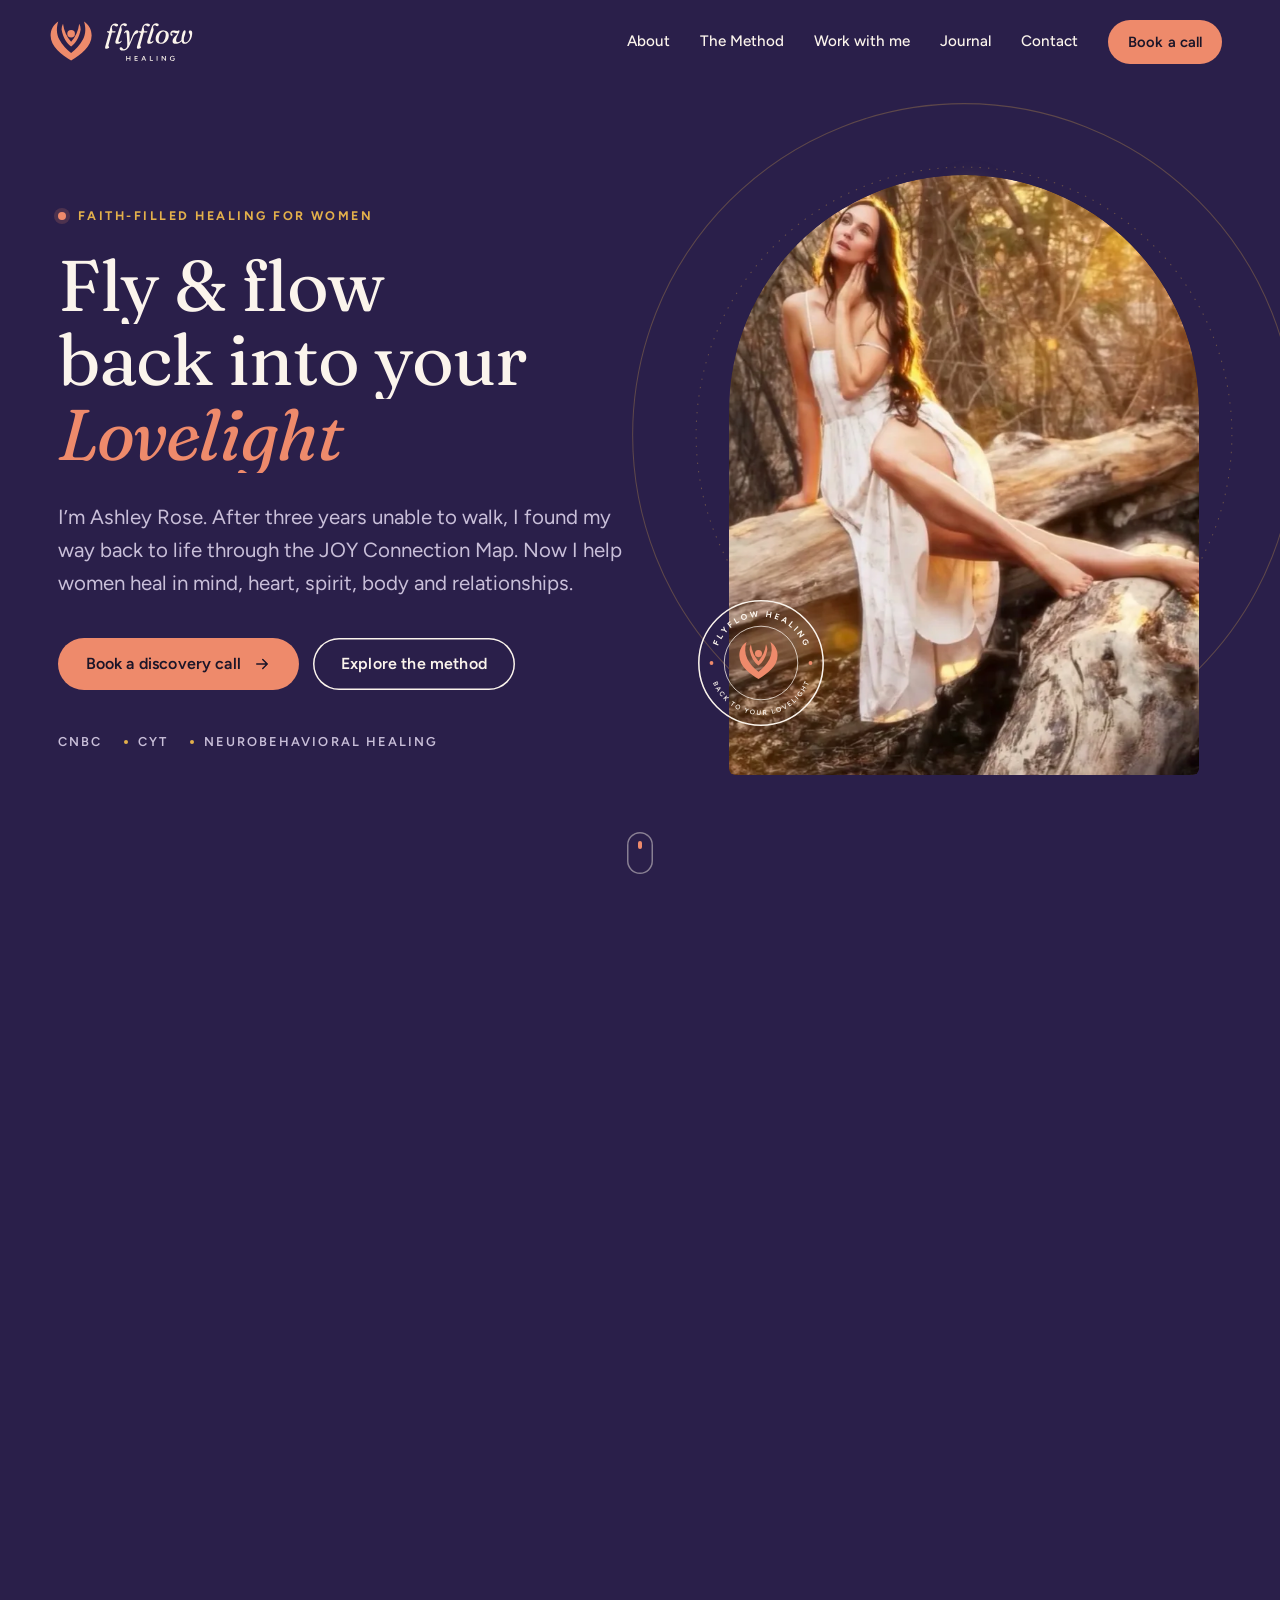
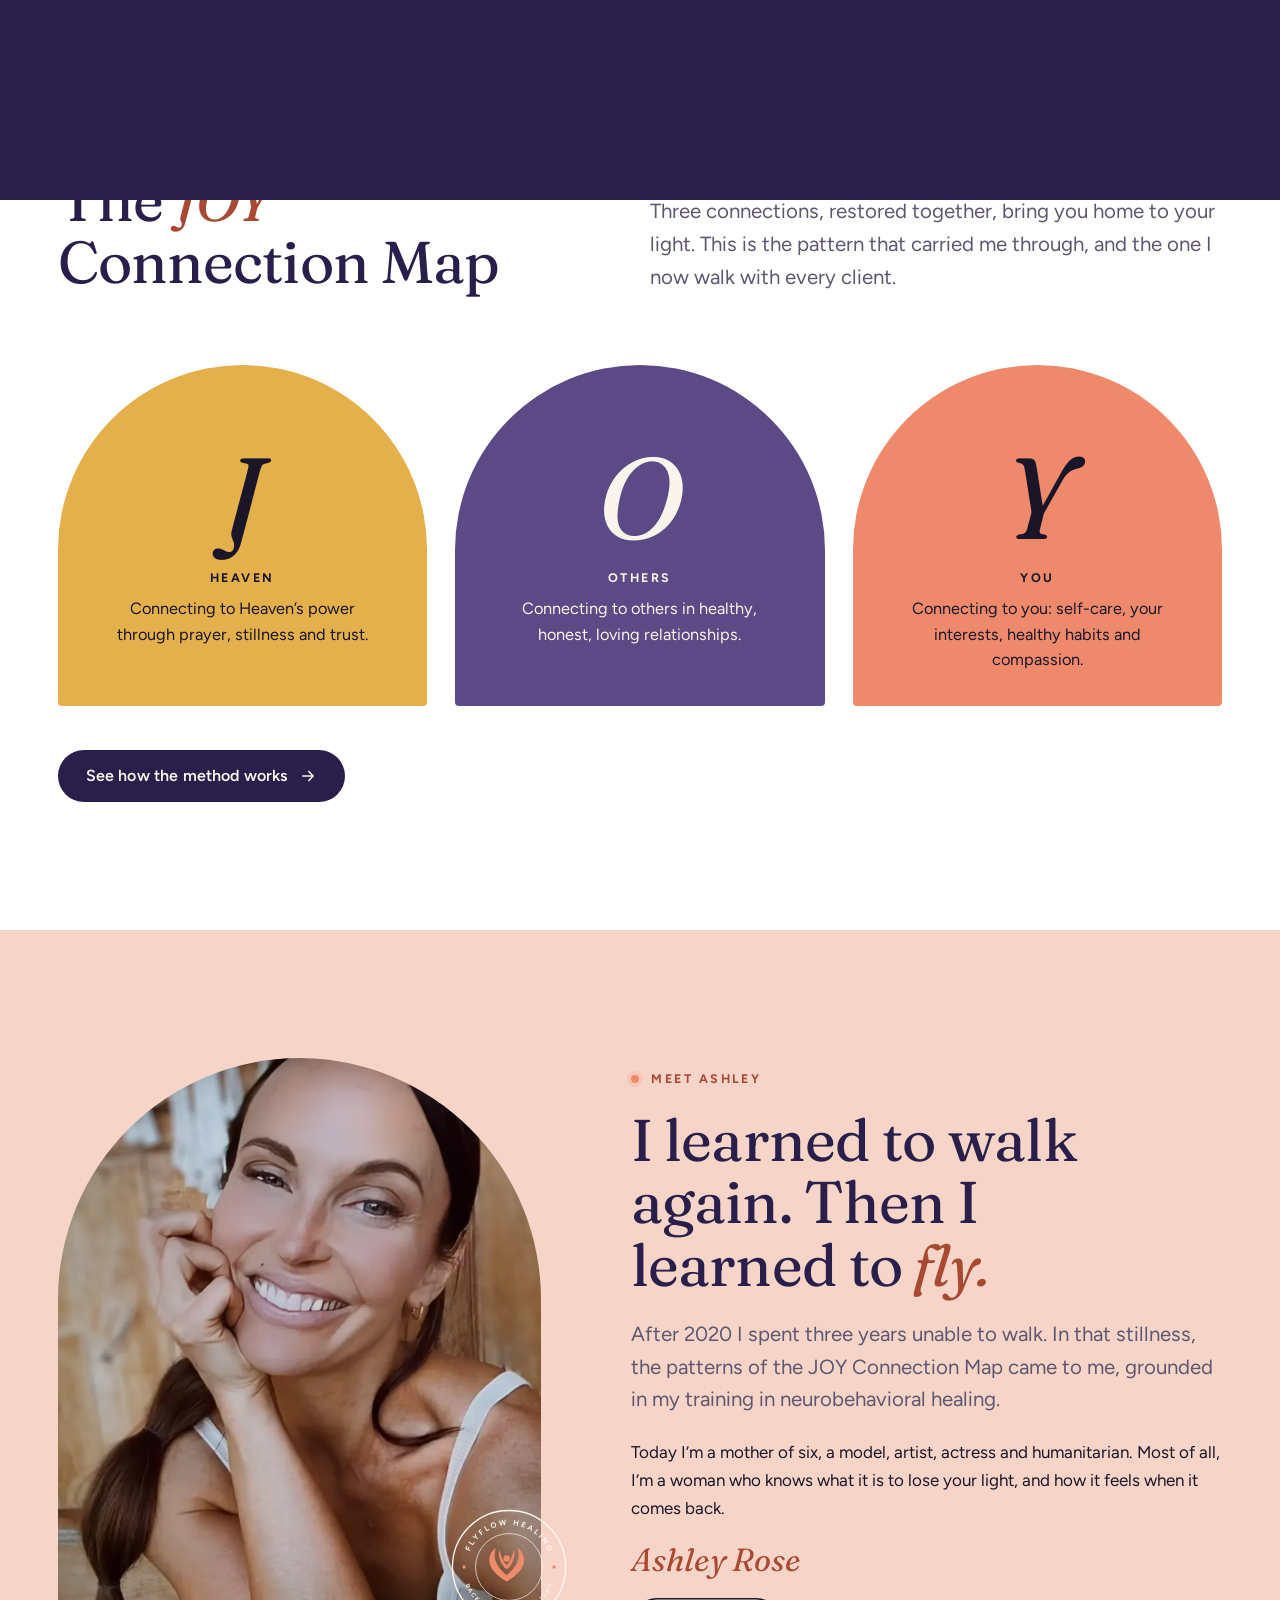
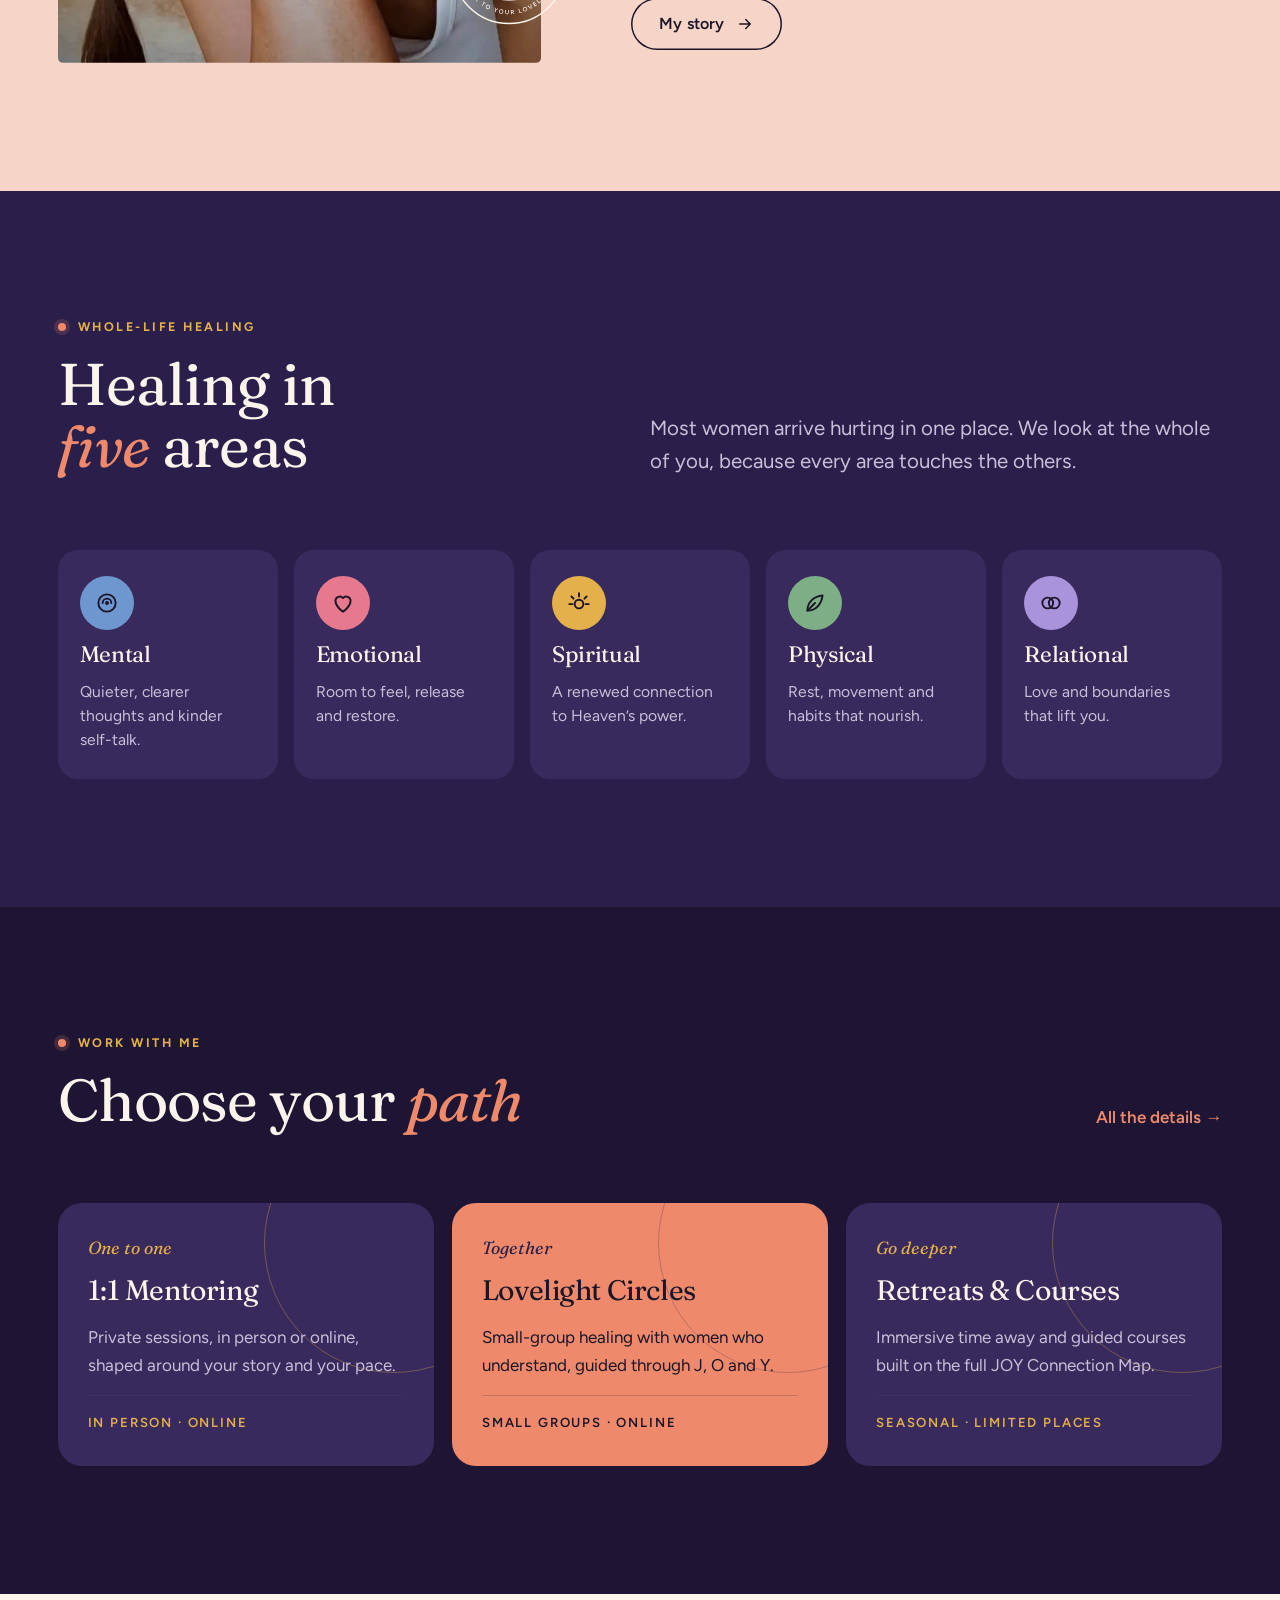
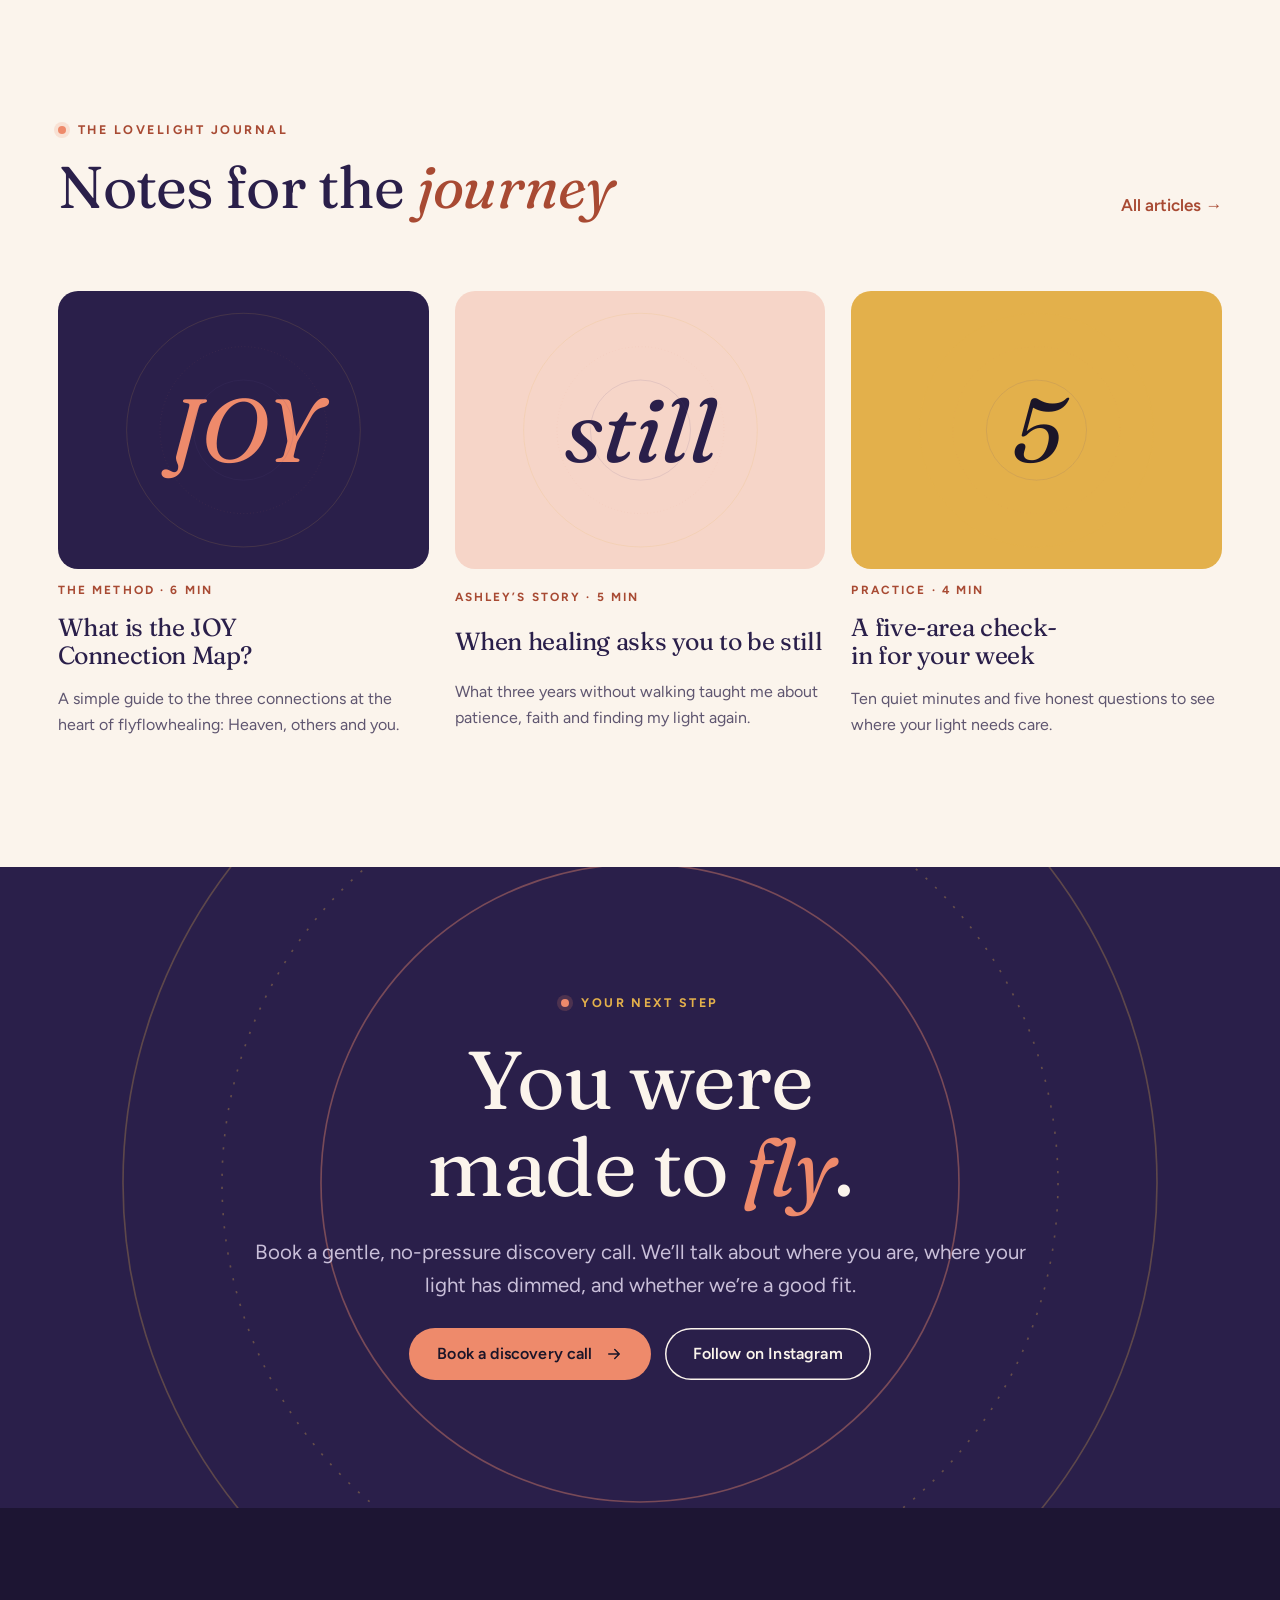
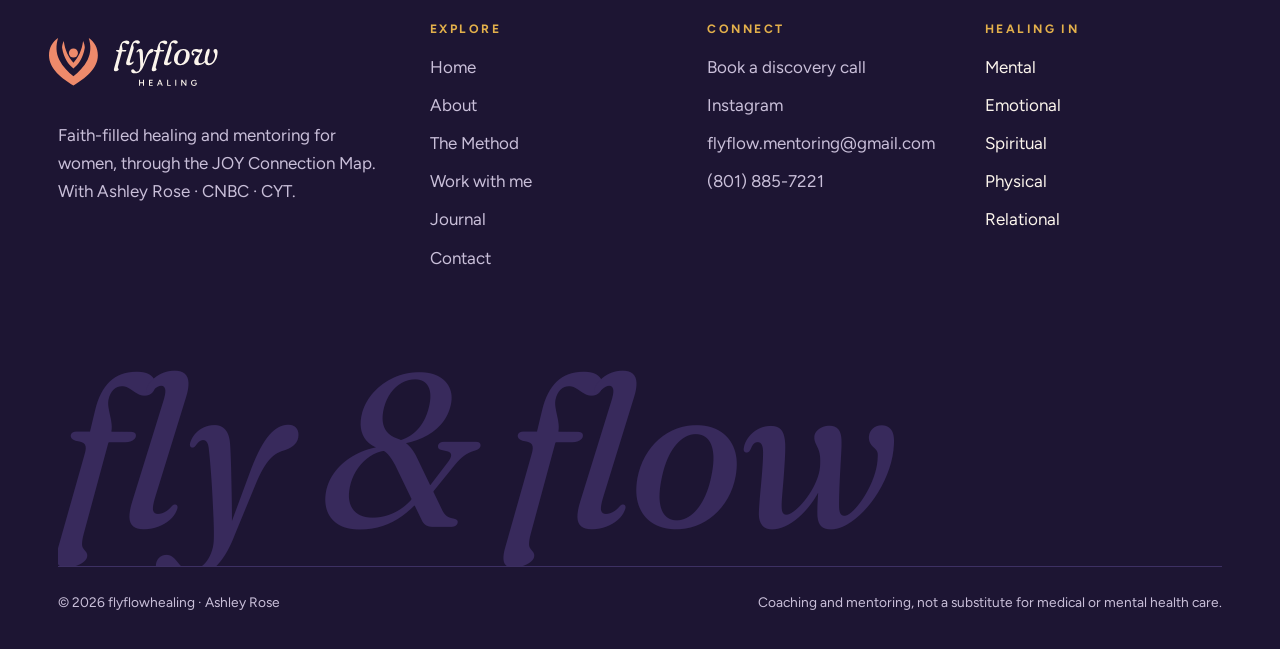
==== index.html @ 8efb0e08 "initial commit" ====
<!doctype html>
<html lang="en">
<head>
<meta charset="utf-8">
<meta name="viewport" content="width=device-width, initial-scale=1, viewport-fit=cover">
<title>flyflowhealing | Faith-filled healing for women with Ashley Rose</title>
<meta name="description" content="Fly and flow back into your Lovelight. Ashley Rose guides women to heal in mind, heart, spirit, body and relationships through the JOY Connection Map. Book a discovery call.">
<link rel="canonical" href="https://www.flyflowhealing.com/">
<meta name="theme-color" content="#2a1f4a">
<meta property="og:type" content="website">
<meta property="og:site_name" content="flyflowhealing">
<meta property="og:title" content="flyflowhealing | Faith-filled healing for women with Ashley Rose">
<meta property="og:description" content="Fly and flow back into your Lovelight. Ashley Rose guides women to heal in mind, heart, spirit, body and relationships through the JOY Connection Map. Book a discovery call.">
<meta property="og:url" content="https://www.flyflowhealing.com/">
<meta property="og:image" content="https://www.flyflowhealing.com/assets/img/og-image.jpg">
<meta property="og:image:width" content="1200"><meta property="og:image:height" content="630">
<meta name="twitter:card" content="summary_large_image">
<link rel="icon" href="favicon.ico" sizes="any">
<link rel="icon" href="assets/img/favicon.svg" type="image/svg+xml">
<link rel="apple-touch-icon" href="assets/img/apple-touch-icon.png">
<link rel="manifest" href="site.webmanifest">
<link rel="preload" href="assets/fonts/fraunces-latin-400-normal.woff2" as="font" type="font/woff2" crossorigin>
<link rel="preload" href="assets/fonts/figtree-latin-400-normal.woff2" as="font" type="font/woff2" crossorigin>
<link rel="preload" as="image" href="assets/img/ashley-forest-720.webp" fetchpriority="high">
<link rel="stylesheet" href="assets/css/site.css">
<script>document.documentElement.classList.add('js')</script>
<script type="application/ld+json">{"@context": "https://schema.org", "@graph": [{"@type": "ProfessionalService", "@id": "https://www.flyflowhealing.com/#business", "name": "flyflowhealing", "url": "https://www.flyflowhealing.com/", "image": "https://www.flyflowhealing.com/assets/img/og-image.jpg", "logo": "https://www.flyflowhealing.com/assets/img/icon-512.png", "description": "Faith-filled healing and mentoring for women in five areas of life: mental, emotional, spiritual, physical and relational, through the JOY Connection Map.", "email": "flyflow.mentoring@gmail.com", "telephone": "+1-801-885-7221", "areaServed": "US", "founder": {"@id": "https://www.flyflowhealing.com/#ashley"}, "sameAs": ["https://www.instagram.com/ashrose.flyflowhealing/"]}, {"@type": "Person", "@id": "https://www.flyflowhealing.com/#ashley", "name": "Ashley Rose", "jobTitle": "Founder & Healing Mentor", "worksFor": {"@id": "https://www.flyflowhealing.com/#business"}, "knowsAbout": ["Neurobehavioral Healing", "Faith-based mentoring", "Women’s wellbeing"], "image": "https://www.flyflowhealing.com/assets/img/ashley-smile-720.webp", "sameAs": ["https://www.instagram.com/ashrose.flyflowhealing/"]}, {"@type": "WebSite", "@id": "https://www.flyflowhealing.com/#site", "name": "flyflowhealing", "url": "https://www.flyflowhealing.com/", "publisher": {"@id": "https://www.flyflowhealing.com/#business"}}]}</script>
</head><body>
<a class="skip" href="#main">Skip to content</a>
<header class="site-header">
  <div class="bar">
    <a class="brand" href="index.html" aria-label="flyflowhealing home">
      <img class="on-dark" src="assets/img/logo-on-dark.svg" alt="flyflowhealing" width="168" height="67">
      <img class="on-light" src="assets/img/logo-on-light.svg" alt="flyflowhealing" width="168" height="67">
    </a>
    <nav class="nav" aria-label="Main"><a href="about.html">About</a><a href="method.html">The Method</a><a href="work-with-me.html">Work with me</a><a href="blog/index.html">Journal</a><a href="contact.html">Contact</a><a class="btn" href="https://calendly.com/flyflow-mentoring" target="_blank" rel="noopener" data-magnetic>Book a call</a></nav>
    <button class="menu-btn" type="button" aria-label="Open menu" aria-expanded="false" aria-controls="mobile-menu"><span></span><span></span></button>
  </div>
</header>
<div class="mobile-menu" id="mobile-menu">
  <nav aria-label="Mobile"><a href="index.html" aria-current="page">Home</a><a href="about.html">About</a><a href="method.html">The Method</a><a href="work-with-me.html">Work with me</a><a href="blog/index.html">Journal</a><a href="contact.html">Contact</a></nav>
  <div class="meta"><a class="btn btn--love" href="https://calendly.com/flyflow-mentoring" target="_blank" rel="noopener">Book a discovery call <svg class="arrow" viewBox="0 0 24 24" fill="none" stroke="currentColor" stroke-width="2" stroke-linecap="round" stroke-linejoin="round" aria-hidden="true"><path d="M5 12h14M13 6l6 6-6 6"/></svg></a><span style="margin-top:14px">flyflow.mentoring@gmail.com</span><span>(801) 885-7221</span></div>
</div>
<main id="main">
<section class="band dark hero" aria-labelledby="hero-title">
  <div class="wrap">
    <div>
      <span class="eyebrow fade-up">Faith-filled healing for women</span>
      <h1 id="hero-title" style="margin-top:22px"><span class="line"><span>Fly &amp; flow</span></span><span class="line"><span>back into your</span></span><span class="line"><span><em>Lovelight</em></span></span></h1>
      <p class="lead fade-up d1">I’m Ashley Rose. After three years unable to walk, I found my way back to life through the JOY Connection Map. Now I help women heal in mind, heart, spirit, body and relationships.</p>
      <div class="actions fade-up d2">
        <a class="btn btn--love" href="https://calendly.com/flyflow-mentoring" target="_blank" rel="noopener" data-magnetic>Book a discovery call <svg class="arrow" viewBox="0 0 24 24" fill="none" stroke="currentColor" stroke-width="2" stroke-linecap="round" stroke-linejoin="round" aria-hidden="true"><path d="M5 12h14M13 6l6 6-6 6"/></svg></a>
        <a class="btn btn--ghost" href="method.html">Explore the method</a>
      </div>
      <div class="creds fade-up d3"><span>CNBC</span><span>CYT</span><span>Neurobehavioral Healing</span></div>
    </div>
    <div class="portal">
      <div class="halos"><svg viewBox="0 0 1000 1000" aria-hidden="true" focusable="false"><circle cx="500" cy="500" r="470" fill="none" stroke="#e3b04b" stroke-opacity="0.28" stroke-width="1.5" stroke-dasharray="none"/><circle cx="500" cy="500" r="380" fill="none" stroke="#e3b04b" stroke-opacity="0.32" stroke-width="1.5" stroke-dasharray="2 10"/><circle cx="500" cy="500" r="290" fill="none" stroke="#ee8a6b" stroke-opacity="0.4" stroke-width="1.5" stroke-dasharray="none"/></svg><div class="orbit"></div></div>
      <div class="frame" data-cursor="Hello"><img src="assets/img/ashley-forest-720.webp" srcset="assets/img/ashley-forest-720.webp 720w, assets/img/ashley-forest-1200.webp 1200w" sizes="(max-width:1020px) 86vw, 470px" alt="Ashley Rose sitting on a fallen log in a sunlit forest, looking up toward the light" width="1200" height="1596" fetchpriority="high" data-parallax></div>
      <img class="badge" src="assets/img/seal-dark.svg" alt="" width="132" height="132">
    </div>
  </div>
  <span class="scroll-cue" aria-hidden="true"></span>
</section>

<div class="marquee" aria-hidden="true"><div class="track"><span>Mental</span><span><i>Emotional</i></span><span>Spiritual</span><span><i>Physical</i></span><span>Relational</span><span><i>Mental</i></span><span>Emotional</span><span><i>Spiritual</i></span><span>Physical</span><span><i>Relational</i></span><span>Mental</span><span><i>Emotional</i></span><span>Spiritual</span><span><i>Physical</i></span><span>Relational</span><span><i>Mental</i></span><span>Emotional</span><span><i>Spiritual</i></span><span>Physical</span><span><i>Relational</i></span></div></div>

<section class="band" aria-label="Our belief">
  <div class="wrap" style="display:grid;gap:34px">
    <span class="eyebrow">What I believe</span>
    <p class="statement">Every woman carries a <em>Lovelight.</em> Grief, illness and years of giving to everyone else can bury it. It never goes out.</p>
    <a class="link" href="about.html" style="justify-self:start;color:var(--ember)">Read my story →</a>
  </div>
</section>

<section class="band paper" aria-labelledby="joy-title">
  <div class="wrap">
    <div class="sec-head">
      <div><span class="eyebrow">The method</span><h2 id="joy-title" data-reveal>The <em>JOY</em> Connection Map</h2></div>
      <p class="lead" data-reveal data-delay="1">Three connections, restored together, bring you home to your light. This is the pattern that carried me through, and the one I now walk with every client.</p>
    </div>
    <div class="joy">
      <article class="joy-card joy-j" data-reveal><span class="letter">J</span><span class="tag">Heaven</span><p>Connecting to Heaven’s power through prayer, stillness and trust.</p></article>
      <article class="joy-card joy-o" data-reveal data-delay="1"><span class="letter">O</span><span class="tag">Others</span><p>Connecting to others in healthy, honest, loving relationships.</p></article>
      <article class="joy-card joy-y" data-reveal data-delay="2"><span class="letter">Y</span><span class="tag">You</span><p>Connecting to you: self-care, your interests, healthy habits and compassion.</p></article>
    </div>
    <div style="margin-top:44px"><a class="btn" href="method.html" data-magnetic>See how the method works <svg class="arrow" viewBox="0 0 24 24" fill="none" stroke="currentColor" stroke-width="2" stroke-linecap="round" stroke-linejoin="round" aria-hidden="true"><path d="M5 12h14M13 6l6 6-6 6"/></svg></a></div>
  </div>
</section>

<section class="band rose" aria-labelledby="meet-title">
  <div class="wrap split">
    <div class="arch-wrap" data-reveal="clip">
      <div class="arch" data-cursor="Ashley"><img src="assets/img/ashley-smile-720.webp" srcset="assets/img/ashley-smile-720.webp 720w, assets/img/ashley-smile-1094.webp 1094w" sizes="(max-width:760px) 92vw, 45vw" alt="Ashley Rose smiling warmly, chin resting on her hand" width="1094" height="1482" loading="lazy" decoding="async" ></div>
      <img class="seal" src="assets/img/seal-dark.svg" alt="" width="120" height="120" loading="lazy">
    </div>
    <div class="text">
      <span class="eyebrow">Meet Ashley</span>
      <h2 id="meet-title" data-reveal>I learned to walk again. Then I learned to <em>fly.</em></h2>
      <p class="lead" data-reveal data-delay="1">After 2020 I spent three years unable to walk. In that stillness, the patterns of the JOY Connection Map came to me, grounded in my training in neurobehavioral healing.</p>
      <p data-reveal data-delay="2">Today I’m a mother of six, a model, artist, actress and humanitarian. Most of all, I’m a woman who knows what it is to lose your light, and how it feels when it comes back.</p>
      <span class="sig" data-reveal data-delay="3">Ashley Rose</span>
      <div data-reveal data-delay="3"><a class="btn btn--ghost" href="about.html">My story <svg class="arrow" viewBox="0 0 24 24" fill="none" stroke="currentColor" stroke-width="2" stroke-linecap="round" stroke-linejoin="round" aria-hidden="true"><path d="M5 12h14M13 6l6 6-6 6"/></svg></a></div>
    </div>
  </div>
</section>

<section class="band dark" aria-labelledby="areas-title">
  <div class="wrap">
    <div class="sec-head">
      <div><span class="eyebrow">Whole-life healing</span><h2 id="areas-title" data-reveal>Healing in <em>five</em> areas</h2></div>
      <p class="lead" data-reveal data-delay="1">Most women arrive hurting in one place. We look at the whole of you, because every area touches the others.</p>
    </div>
    <div class="areas"><article class="area" data-reveal data-delay="0"><span class="dot" style="background:var(--mental)"><svg viewBox="0 0 24 24" aria-hidden="true"><circle cx="12" cy="12" r="8"/><path d="M8 12a4 4 0 0 1 8 0"/><circle cx="12" cy="12" r="1"/></svg></span><h3>Mental</h3><p>Quieter, clearer thoughts and kinder self-talk.</p></article><article class="area" data-reveal data-delay="1"><span class="dot" style="background:var(--emotional)"><svg viewBox="0 0 24 24" aria-hidden="true"><path d="M12 20s-7-4.4-7-10a4 4 0 0 1 7-2.6A4 4 0 0 1 19 10c0 5.6-7 10-7 10z"/></svg></span><h3>Emotional</h3><p>Room to feel, release and restore.</p></article><article class="area" data-reveal data-delay="2"><span class="dot" style="background:var(--spiritual)"><svg viewBox="0 0 24 24" aria-hidden="true"><circle cx="12" cy="13" r="4"/><path d="M12 3v3M5 6l2 2M19 6l-2 2M3 13h3M18 13h3"/></svg></span><h3>Spiritual</h3><p>A renewed connection to Heaven’s power.</p></article><article class="area" data-reveal data-delay="3"><span class="dot" style="background:var(--physical)"><svg viewBox="0 0 24 24" aria-hidden="true"><path d="M5 19c0-8 6-13 14-14-1 8-6 14-14 14z"/><path d="M5 19l7-7"/></svg></span><h3>Physical</h3><p>Rest, movement and habits that nourish.</p></article><article class="area" data-reveal data-delay="4"><span class="dot" style="background:var(--relational)"><svg viewBox="0 0 24 24" aria-hidden="true"><circle cx="9" cy="12" r="5"/><circle cx="15" cy="12" r="5"/></svg></span><h3>Relational</h3><p>Love and boundaries that lift you.</p></article></div>
  </div>
</section>

<section class="band deep" aria-labelledby="paths-title">
  <div class="wrap">
    <div class="sec-head">
      <div><span class="eyebrow">Work with me</span><h2 id="paths-title" data-reveal>Choose your <em>path</em></h2></div>
      <a class="link" href="work-with-me.html" style="color:var(--love)">All the details →</a>
    </div>
    <div class="offers">
      <article class="offer" data-reveal><span class="num">One to one</span><h3>1:1 Mentoring</h3><p>Private sessions, in person or online, shaped around your story and your pace.</p><span class="meta">In person · Online</span></article>
      <article class="offer featured" data-reveal data-delay="1"><span class="num">Together</span><h3>Lovelight Circles</h3><p>Small-group healing with women who understand, guided through J, O and Y.</p><span class="meta">Small groups · Online</span></article>
      <article class="offer" data-reveal data-delay="2"><span class="num">Go deeper</span><h3>Retreats &amp; Courses</h3><p>Immersive time away and guided courses built on the full JOY Connection Map.</p><span class="meta">Seasonal · Limited places</span></article>
    </div>
  </div>
</section>

<section class="band" aria-labelledby="journal-title">
  <div class="wrap">
    <div class="sec-head">
      <div><span class="eyebrow">The Lovelight Journal</span><h2 id="journal-title" data-reveal>Notes for the <em>journey</em></h2></div>
      <a class="link" href="blog/index.html" style="color:var(--ember)">All articles →</a>
    </div>
    <div class="posts"><a class="post-card" href="blog/what-is-the-joy-connection-map.html" data-reveal data-delay="0" data-cursor="Read">
<div class="cover cv-1"><svg viewBox="0 0 1000 1000" aria-hidden="true" focusable="false"><circle cx="500" cy="500" r="420" fill="none" stroke="#e3b04b" stroke-opacity="0.35" stroke-width="1.5" stroke-dasharray="none"/><circle cx="500" cy="500" r="300" fill="none" stroke="#ee8a6b" stroke-opacity="0.3" stroke-width="1.5" stroke-dasharray="2 10"/><circle cx="500" cy="500" r="180" fill="none" stroke="#5b4a86" stroke-opacity="0.3" stroke-width="1.5" stroke-dasharray="none"/></svg><span class="glyph">JOY</span></div>
<span class="kicker">The method · 6 min</span><h3>What is the JOY Connection Map?</h3><p>A simple guide to the three connections at the heart of flyflowhealing: Heaven, others and you.</p></a><a class="post-card" href="blog/when-healing-asks-you-to-be-still.html" data-reveal data-delay="1" data-cursor="Read">
<div class="cover cv-2"><svg viewBox="0 0 1000 1000" aria-hidden="true" focusable="false"><circle cx="500" cy="500" r="420" fill="none" stroke="#e3b04b" stroke-opacity="0.35" stroke-width="1.5" stroke-dasharray="none"/><circle cx="500" cy="500" r="300" fill="none" stroke="#ee8a6b" stroke-opacity="0.3" stroke-width="1.5" stroke-dasharray="2 10"/><circle cx="500" cy="500" r="180" fill="none" stroke="#5b4a86" stroke-opacity="0.3" stroke-width="1.5" stroke-dasharray="none"/></svg><span class="glyph">still</span></div>
<span class="kicker">Ashley’s story · 5 min</span><h3>When healing asks you to be still</h3><p>What three years without walking taught me about patience, faith and finding my light again.</p></a><a class="post-card" href="blog/five-area-check-in.html" data-reveal data-delay="2" data-cursor="Read">
<div class="cover cv-3"><svg viewBox="0 0 1000 1000" aria-hidden="true" focusable="false"><circle cx="500" cy="500" r="420" fill="none" stroke="#e3b04b" stroke-opacity="0.35" stroke-width="1.5" stroke-dasharray="none"/><circle cx="500" cy="500" r="300" fill="none" stroke="#ee8a6b" stroke-opacity="0.3" stroke-width="1.5" stroke-dasharray="2 10"/><circle cx="500" cy="500" r="180" fill="none" stroke="#5b4a86" stroke-opacity="0.3" stroke-width="1.5" stroke-dasharray="none"/></svg><span class="glyph">5</span></div>
<span class="kicker">Practice · 4 min</span><h3>A five-area check-in for your week</h3><p>Ten quiet minutes and five honest questions to see where your light needs care.</p></a></div>
  </div>
</section>
<section class="band dark cta" aria-labelledby="cta-title">
  <div class="halo-bg"><svg viewBox="0 0 1000 1000" aria-hidden="true" focusable="false"><circle cx="500" cy="500" r="470" fill="none" stroke="#e3b04b" stroke-opacity="0.28" stroke-width="1.5" stroke-dasharray="none"/><circle cx="500" cy="500" r="380" fill="none" stroke="#e3b04b" stroke-opacity="0.32" stroke-width="1.5" stroke-dasharray="2 10"/><circle cx="500" cy="500" r="290" fill="none" stroke="#ee8a6b" stroke-opacity="0.4" stroke-width="1.5" stroke-dasharray="none"/></svg></div>
  <div class="wrap">
    <span class="eyebrow">Your next step</span>
    <h2 id="cta-title" data-reveal>You were made to <em>fly</em>.</h2>
    <p class="lead" data-reveal data-delay="1">Book a gentle, no-pressure discovery call. We’ll talk about where you are, where your light has dimmed, and whether we’re a good fit.</p>
    <div class="actions" data-reveal data-delay="2" style="justify-content:center">
      <a class="btn btn--love" href="https://calendly.com/flyflow-mentoring" target="_blank" rel="noopener" data-magnetic>Book a discovery call <svg class="arrow" viewBox="0 0 24 24" fill="none" stroke="currentColor" stroke-width="2" stroke-linecap="round" stroke-linejoin="round" aria-hidden="true"><path d="M5 12h14M13 6l6 6-6 6"/></svg></a>
      <a class="btn btn--ghost" href="https://www.instagram.com/ashrose.flyflowhealing/" target="_blank" rel="noopener">Follow on Instagram</a>
    </div>
  </div>
</section></main>
<footer class="site-footer band" style="padding-block:0">
  <div class="wrap" style="padding-top:clamp(70px,9vw,120px);padding-bottom:calc(36px + env(safe-area-inset-bottom,0px))">
    <div class="foot-top">
      <div class="foot-brand">
        <img src="assets/img/logo-on-dark.svg" alt="flyflowhealing" width="200" height="80" loading="lazy" style="width:200px;margin-left:-24px">
        <p>Faith-filled healing and mentoring for women, through the JOY Connection Map. With Ashley Rose · CNBC · CYT.</p>
      </div>
      <div><h4>Explore</h4><ul><li><a href="index.html">Home</a></li><li><a href="about.html">About</a></li><li><a href="method.html">The Method</a></li><li><a href="work-with-me.html">Work with me</a></li><li><a href="blog/index.html">Journal</a></li><li><a href="contact.html">Contact</a></li></ul></div>
      <div><h4>Connect</h4><ul>
        <li><a href="https://calendly.com/flyflow-mentoring" target="_blank" rel="noopener">Book a discovery call</a></li>
        <li><a href="https://www.instagram.com/ashrose.flyflowhealing/" target="_blank" rel="noopener">Instagram</a></li>
        <li><a href="mailto:flyflow.mentoring@gmail.com">flyflow.mentoring@gmail.com</a></li>
        <li><a href="tel:+18018857221">(801) 885-7221</a></li></ul></div>
      <div><h4>Healing in</h4><ul><li>Mental</li><li>Emotional</li><li>Spiritual</li><li>Physical</li><li>Relational</li></ul></div>
    </div>
    <div class="foot-word" aria-hidden="true">fly &amp; flow</div>
    <div class="foot-base"><span>© <span data-year>2026</span> flyflowhealing · Ashley Rose</span><span>Coaching and mentoring, not a substitute for medical or mental health care.</span></div>
  </div>
</footer>
<div class="veil" aria-hidden="true"></div>
<script src="assets/js/site.js" defer></script>
</body>
</html>
---- assets/css/site.css ----
/* flyflowhealing — site styles
   Layout concept: night-to-dawn bands; arched portraits as doorways of light; halo rings orbit the hero. */
@font-face{font-family:"Fraunces";src:url("../fonts/fraunces-latin-300-normal.woff2") format("woff2");font-weight:300;font-style:normal;font-display:swap}
@font-face{font-family:"Fraunces";src:url("../fonts/fraunces-latin-400-normal.woff2") format("woff2");font-weight:400;font-style:normal;font-display:swap}
@font-face{font-family:"Fraunces";src:url("../fonts/fraunces-latin-500-normal.woff2") format("woff2");font-weight:500 700;font-style:normal;font-display:swap}
@font-face{font-family:"Fraunces";src:url("../fonts/fraunces-latin-300-italic.woff2") format("woff2");font-weight:300;font-style:italic;font-display:swap}
@font-face{font-family:"Fraunces";src:url("../fonts/fraunces-latin-400-italic.woff2") format("woff2");font-weight:400 700;font-style:italic;font-display:swap}
@font-face{font-family:"Figtree";src:url("../fonts/figtree-latin-400-normal.woff2") format("woff2");font-weight:400;font-display:swap}
@font-face{font-family:"Figtree";src:url("../fonts/figtree-latin-500-normal.woff2") format("woff2");font-weight:500;font-display:swap}
@font-face{font-family:"Figtree";src:url("../fonts/figtree-latin-600-normal.woff2") format("woff2");font-weight:600;font-display:swap}
@font-face{font-family:"Figtree";src:url("../fonts/figtree-latin-700-normal.woff2") format("woff2");font-weight:700;font-display:swap}

:root{
  --night:#2a1f4a; --night-deep:#1d1533; --night-soft:#382a5c; --twilight:#5b4a86;
  --love:#ee8a6b; --ember:#a84a33; --halo:#e3b04b;
  --dawn:#fbf4ec; --rose:#f6d5c8; --paper:#ffffff;
  --ink:#1b1528; --muted:#5f5670; --muted-on-dark:#c9bfd9; --line:#e4d8cc; --line-dark:#3d3063;
  --mental:#6f97cf; --emotional:#e7798f; --spiritual:#e3b04b; --physical:#7dae86; --relational:#a994db;
  --display:"Fraunces","Iowan Old Style",Georgia,serif;
  --sans:"Figtree","Segoe UI",Helvetica,Arial,sans-serif;
  --gutter:max(20px,4.5vw);
  --wrap:1240px;
  --ease:cubic-bezier(.22,.8,.22,1);
  --ease-soft:cubic-bezier(.45,0,.2,1);
  color-scheme:light;
}
*,*::before,*::after{box-sizing:border-box}
html{-webkit-text-size-adjust:100%;scroll-behavior:smooth}
body{margin:0;background:var(--dawn);color:var(--ink);font:400 1.0625rem/1.65 var(--sans);-webkit-font-smoothing:antialiased;text-rendering:optimizeLegibility;overflow-x:hidden}
img{max-width:100%;height:auto;display:block}
a{color:inherit}
::selection{background:var(--love);color:var(--ink)}
:focus-visible{outline:2px solid var(--twilight);outline-offset:3px;border-radius:4px}
.dark :focus-visible,.site-footer :focus-visible{outline-color:var(--halo)}
.skip{position:absolute;left:12px;top:-60px;z-index:200;background:var(--night);color:var(--dawn);padding:10px 16px;border-radius:999px;text-decoration:none;transition:top .2s}
.skip:focus{top:12px}
.sr-only{position:absolute;width:1px;height:1px;overflow:hidden;clip:rect(0 0 0 0);white-space:nowrap}

/* ---------- layout ---------- */
.band{padding-left:max(var(--gutter),env(safe-area-inset-left,0px));padding-right:max(var(--gutter),env(safe-area-inset-right,0px));padding-block:clamp(72px,10vw,140px);position:relative}
.wrap{max-width:var(--wrap);margin-inline:auto;position:relative}
.dark{background:var(--night);color:var(--dawn)}
.deep{background:var(--night-deep);color:var(--dawn)}
.rose{background:var(--rose)}
.paper{background:var(--paper)}

/* ---------- type ---------- */
h1,h2,h3,h4{font-family:var(--display);font-weight:400;line-height:1.06;letter-spacing:-.015em;margin:0;text-wrap:balance;color:var(--night)}
.dark h1,.dark h2,.dark h3,.deep h1,.deep h2,.deep h3{color:var(--dawn)}
h1{font-size:clamp(2.9rem,7.2vw,6.4rem)}
h2{font-size:clamp(2.2rem,4.6vw,4rem)}
h3{font-size:clamp(1.45rem,2.2vw,1.9rem);line-height:1.15}
h1 em,h2 em,h3 em,.em{font-style:italic;color:var(--ember)}
.dark h1 em,.dark h2 em,.dark h3 em,.deep h1 em,.deep h2 em,.dark .em{color:var(--love)}
p{margin:0}
.lead{font-size:clamp(1.12rem,1.6vw,1.32rem);line-height:1.6;color:var(--muted);max-width:60ch}
.dark .lead,.deep .lead{color:var(--muted-on-dark)}
.eyebrow{display:inline-flex;align-items:center;gap:12px;font:700 .78rem/1.3 var(--sans);letter-spacing:.2em;text-transform:uppercase;color:var(--ember)}
.eyebrow::before{content:"";width:8px;height:8px;border-radius:50%;background:var(--love);box-shadow:0 0 0 4px rgba(238,138,107,.18)}
.dark .eyebrow,.deep .eyebrow{color:var(--halo)}
.prose{max-width:68ch;font-size:1.125rem;line-height:1.75}
.prose > * + *{margin-top:1.15em}
.prose h2{font-size:clamp(1.7rem,3vw,2.3rem);margin-top:1.8em}
.prose h3{margin-top:1.5em}
.prose blockquote{margin:1.6em 0;padding:4px 0 4px 28px;border-left:2px solid var(--love);font:italic 300 clamp(1.35rem,2.4vw,1.75rem)/1.4 var(--display);color:var(--night)}
.prose ul{padding-left:1.2em}.prose li + li{margin-top:.5em}
.prose li::marker{color:var(--love)}
.prose a{color:var(--ember);text-underline-offset:3px}

/* ---------- buttons & links ---------- */
.btn{--bg:var(--night);--fg:var(--dawn);position:relative;display:inline-flex;align-items:center;gap:12px;min-height:52px;padding:0 28px;border-radius:999px;background:var(--bg);color:var(--fg);font:600 1rem/1 var(--sans);letter-spacing:.01em;text-decoration:none;border:0;cursor:pointer;overflow:hidden;isolation:isolate;transition:transform .5s var(--ease),box-shadow .5s var(--ease)}
.btn::before{content:"";position:absolute;inset:0;z-index:-1;background:var(--love);border-radius:inherit;transform:translateY(101%);transition:transform .55s var(--ease)}
.btn:hover::before{transform:translateY(0)}
.btn:hover{color:var(--ink);box-shadow:0 18px 40px -16px rgba(238,138,107,.65)}
.btn .arrow{width:18px;height:18px;transition:transform .5s var(--ease)}
.btn:hover .arrow{transform:translateX(4px) rotate(-45deg)}
.btn--love{--bg:var(--love);--fg:var(--ink)}
.btn--love::before{background:var(--dawn)}
.btn--ghost{--bg:transparent;--fg:currentColor;box-shadow:inset 0 0 0 1.5px currentColor}
.btn--ghost:hover{box-shadow:inset 0 0 0 1.5px var(--love)}
.link{position:relative;text-decoration:none;font-weight:600;background:linear-gradient(currentColor,currentColor) 0 100%/0 1.5px no-repeat;transition:background-size .45s var(--ease)}
.link:hover{background-size:100% 1.5px}
.actions{display:flex;flex-wrap:wrap;gap:14px;align-items:center}

/* ---------- header ---------- */
body::before{content:"";position:fixed;inset:0 0 auto;height:env(safe-area-inset-top,0px);z-index:60;background:var(--night)}
.site-header{position:fixed;top:env(safe-area-inset-top,0px);left:0;right:0;z-index:50;padding-left:max(var(--gutter),env(safe-area-inset-left,0px));padding-right:max(var(--gutter),env(safe-area-inset-right,0px));transition:background .45s var(--ease),box-shadow .45s var(--ease),transform .45s var(--ease)}
.site-header .bar{max-width:var(--wrap);margin-inline:auto;height:84px;display:flex;align-items:center;justify-content:space-between;gap:20px;transition:height .45s var(--ease)}
.brand{display:block;width:168px;flex-shrink:0;margin-left:-20px}
.brand img{width:100%;height:auto}
.brand .on-light{display:none}
.nav{display:flex;align-items:center;gap:30px}
.nav a:not(.btn){font:500 .95rem/1 var(--sans);text-decoration:none;color:var(--dawn);position:relative;padding:8px 0}
.nav a:not(.btn)::after{content:"";position:absolute;left:50%;bottom:0;width:5px;height:5px;border-radius:50%;background:var(--love);transform:translateX(-50%) scale(0);transition:transform .35s var(--ease)}
.nav a:not(.btn):hover::after,.nav a[aria-current="page"]::after{transform:translateX(-50%) scale(1)}
.nav .btn{min-height:44px;padding:0 20px;font-size:.92rem;--bg:var(--love);--fg:var(--ink)}
.nav .btn::before{background:var(--dawn)}
.site-header.scrolled{background:rgba(251,244,236,.86);backdrop-filter:blur(14px) saturate(1.3);-webkit-backdrop-filter:blur(14px) saturate(1.3);box-shadow:0 1px 0 var(--line)}
.site-header.scrolled .bar{height:68px}
.site-header.scrolled .nav a:not(.btn){color:var(--night)}
.site-header.scrolled .nav .btn{--bg:var(--night);--fg:var(--dawn)}
.site-header.scrolled .nav .btn::before{background:var(--love)}
.site-header.scrolled .brand .on-dark{display:none}
.site-header.scrolled .brand .on-light{display:block}
body.light-top .site-header:not(.scrolled) .nav a:not(.btn){color:var(--night)}
body.light-top .site-header:not(.scrolled) .brand .on-dark{display:none}
body.light-top .site-header:not(.scrolled) .brand .on-light{display:block}
body.light-top::before{background:var(--dawn)}
.site-header.hide{transform:translateY(-110%)}
.menu-btn{display:none;width:48px;height:48px;border-radius:50%;border:0;background:var(--love);color:var(--ink);cursor:pointer;position:relative;z-index:70}
.menu-btn span{position:absolute;left:14px;right:14px;height:2px;background:currentColor;border-radius:2px;transition:transform .45s var(--ease),opacity .3s}
.menu-btn span:nth-child(1){top:19px}.menu-btn span:nth-child(2){top:27px}
.menu-open .menu-btn span:nth-child(1){transform:translateY(4px) rotate(45deg)}
.menu-open .menu-btn span:nth-child(2){transform:translateY(-4px) rotate(-45deg)}
.mobile-menu{position:fixed;inset:0;z-index:45;background:var(--night);color:var(--dawn);padding:calc(110px + env(safe-area-inset-top,0px)) max(24px,env(safe-area-inset-right,0px)) calc(40px + env(safe-area-inset-bottom,0px)) max(24px,env(safe-area-inset-left,0px));display:flex;flex-direction:column;justify-content:space-between;clip-path:circle(0% at calc(100% - 44px) 44px);transition:clip-path .8s var(--ease-soft);visibility:hidden}
.menu-open .mobile-menu{clip-path:circle(150% at calc(100% - 44px) 44px);visibility:visible}
.mobile-menu nav{display:flex;flex-direction:column;gap:6px}
.mobile-menu nav a{font:400 clamp(2.2rem,10vw,3.2rem)/1.15 var(--display);text-decoration:none;opacity:0;transform:translateY(24px);transition:opacity .5s,transform .6s var(--ease)}
.mobile-menu nav a[aria-current="page"]{font-style:italic;color:var(--love)}
.menu-open .mobile-menu nav a{opacity:1;transform:none}
.menu-open .mobile-menu nav a:nth-child(2){transition-delay:.05s}.menu-open .mobile-menu nav a:nth-child(3){transition-delay:.1s}.menu-open .mobile-menu nav a:nth-child(4){transition-delay:.15s}.menu-open .mobile-menu nav a:nth-child(5){transition-delay:.2s}.menu-open .mobile-menu nav a:nth-child(6){transition-delay:.25s}
.mobile-menu .meta{font-size:.95rem;color:var(--muted-on-dark);display:grid;gap:6px}
.menu-open{overflow:hidden}
.menu-open .site-header{background:transparent;box-shadow:none;backdrop-filter:none}
.menu-open .site-header .brand .on-dark{display:block}.menu-open .site-header .brand .on-light{display:none}

/* ---------- hero (home) ---------- */
.hero{min-height:min(920px,100svh);padding-top:calc(130px + env(safe-area-inset-top,0px));padding-bottom:80px;display:flex;align-items:center;overflow:hidden}
.hero .wrap{width:100%;display:grid;grid-template-columns:1.05fr .95fr;gap:clamp(32px,6vw,90px);align-items:center}
.hero h1{font-size:clamp(2.6rem,5.6vw,5.4rem);line-height:.98}
.hero .line{white-space:nowrap}
.hero .lead{margin-top:28px}
.hero .actions{margin-top:38px}
.creds{margin-top:44px;display:flex;flex-wrap:wrap;gap:10px 22px;font:600 .8rem/1.3 var(--sans);letter-spacing:.16em;text-transform:uppercase;color:var(--muted-on-dark)}
.creds span{display:inline-flex;align-items:center;gap:10px}
.creds span + span::before{content:"";width:4px;height:4px;border-radius:50%;background:var(--halo)}
.line{display:block;overflow:hidden;padding-bottom:.06em}
.line > span{display:inline-block;animation:rise 1.2s var(--ease) both}
.line:nth-child(2) > span{animation-delay:.12s}.line:nth-child(3) > span{animation-delay:.24s}
.fade-up{animation:fadeUp 1.1s var(--ease) both}
.d1{animation-delay:.35s}.d2{animation-delay:.5s}.d3{animation-delay:.65s}.d4{animation-delay:.8s}
@keyframes rise{from{transform:translateY(105%)}to{transform:none}}
@keyframes fadeUp{from{opacity:0;transform:translateY(26px)}to{opacity:1;transform:none}}

.portal{position:relative;isolation:isolate;justify-self:center;width:min(100%,470px);aspect-ratio:470/600}
.portal .frame{position:absolute;inset:0;border-radius:999px 999px 26px 26px;overflow:hidden;box-shadow:0 40px 90px -30px rgba(238,138,107,.45);animation:portalIn 1.6s var(--ease) .2s both;transform-origin:50% 100%}
.portal .frame img{width:100%;height:112%;object-fit:cover;object-position:50% 20%;will-change:transform}
@keyframes portalIn{from{clip-path:inset(100% 0 0 0 round 999px 999px 26px 26px)}to{clip-path:inset(0 0 0 0 round 999px 999px 26px 26px)}}
.halos{position:absolute;left:50%;top:44%;width:150%;aspect-ratio:1;transform:translate(-50%,-50%);pointer-events:none;z-index:-1}
.halos svg{width:100%;height:100%;animation:spin 90s linear infinite}
.halos .orbit{position:absolute;inset:16%;animation:spin 18s linear infinite}
.halos .orbit::before{content:"";position:absolute;left:50%;top:-6px;width:12px;height:12px;border-radius:50%;background:var(--halo);box-shadow:0 0 22px 6px rgba(227,176,75,.55)}
@keyframes spin{to{transform:rotate(360deg)}}
.portal .badge{position:absolute;left:-34px;bottom:46px;width:132px;height:132px;animation:spin 40s linear infinite}
.scroll-cue{position:absolute;left:50%;bottom:26px;transform:translateX(-50%);width:26px;height:42px;border-radius:14px;box-shadow:inset 0 0 0 1.5px rgba(251,244,236,.45)}
.scroll-cue::after{content:"";position:absolute;left:50%;top:9px;width:4px;height:8px;margin-left:-2px;border-radius:2px;background:var(--love);animation:cue 2s var(--ease) infinite}
@keyframes cue{0%{opacity:0;transform:translateY(0)}30%{opacity:1}100%{opacity:0;transform:translateY(14px)}}

/* page heroes (inner pages) */
.page-hero{padding-top:calc(160px + env(safe-area-inset-top,0px));padding-bottom:clamp(60px,8vw,110px);overflow:hidden}
.page-hero .wrap{display:grid;gap:24px}
.page-hero h1{font-size:clamp(2.8rem,6.4vw,5.6rem);max-width:15ch}
.page-hero .ring{position:absolute;right:-12vw;top:-8vw;width:min(62vw,720px);aspect-ratio:1;pointer-events:none}
.page-hero .ring svg{width:100%;height:100%;animation:spin 120s linear infinite}

/* ---------- marquee ---------- */
.marquee{overflow:hidden;background:var(--love);color:var(--ink);padding-block:22px;border-block:1px solid rgba(27,21,40,.12)}
.marquee .track{display:flex;gap:42px;width:max-content;animation:marquee 34s linear infinite}
.marquee:hover .track{animation-play-state:paused}
.marquee span{display:inline-flex;align-items:center;gap:42px;font:400 clamp(1.6rem,3vw,2.4rem)/1 var(--display);white-space:nowrap}
.marquee span i{font-style:italic}
.marquee span::after{content:"";width:12px;height:12px;border-radius:50%;background:var(--night)}
@keyframes marquee{to{transform:translateX(-50%)}}

/* ---------- statement (scroll-lit words) ---------- */
.statement{font:400 clamp(1.9rem,4.2vw,3.6rem)/1.18 var(--display);letter-spacing:-.01em;color:var(--night);max-width:22ch}
.statement .w{transition:color .4s}
.js .statement .w{color:rgba(42,31,74,.2)}
.js .statement .w.lit{color:var(--night)}
.js .statement .w.lit.em{color:var(--ember)}

/* ---------- section heads ---------- */
.sec-head{display:grid;grid-template-columns:1fr auto;gap:24px 60px;align-items:end;margin-bottom:clamp(40px,6vw,72px)}
.sec-head > div{display:grid;gap:18px}
.sec-head .lead{max-width:44ch}

/* ---------- JOY ---------- */
.joy{display:grid;grid-template-columns:repeat(3,minmax(0,1fr));gap:clamp(16px,2.4vw,28px)}
.joy-card{position:relative;border-radius:999px 999px 22px 22px;padding:clamp(56px,7vw,86px) clamp(22px,2.6vw,34px) 34px;text-align:center;display:grid;gap:12px;align-content:start;transition:transform .7s var(--ease),box-shadow .7s var(--ease);min-height:100%}
.joy-card:hover{transform:translateY(-12px);box-shadow:0 34px 60px -30px rgba(27,21,40,.55)}
.joy-card .letter{font:italic 400 clamp(5rem,9vw,8.2rem)/.8 var(--display);display:block;padding-bottom:.14em;transition:transform .8s var(--ease)}
.joy-card:hover .letter{transform:rotate(-8deg) scale(1.06)}
.joy-card .tag{font:700 .78rem/1 var(--sans);letter-spacing:.2em;text-transform:uppercase}
.joy-card p{font-size:1.02rem;line-height:1.55;max-width:26ch;margin-inline:auto}
.joy-j{background:var(--halo);color:var(--ink)}
.joy-o{background:var(--twilight);color:var(--dawn)}
.joy-y{background:var(--love);color:var(--ink)}
.joy-card h3{color:inherit}

/* ---------- areas ---------- */
.areas{display:grid;grid-template-columns:repeat(5,minmax(0,1fr));gap:16px}
.area{background:var(--paper);border-radius:20px;padding:26px 22px;display:grid;gap:12px;align-content:start;transition:transform .5s var(--ease),background .5s}
.area:hover{transform:translateY(-6px)}
.area .dot{width:54px;height:54px;border-radius:50%;display:grid;place-items:center;transition:transform .6s var(--ease)}
.area:hover .dot{transform:scale(1.12) rotate(-10deg)}
.area .dot svg{width:26px;height:26px;stroke:var(--ink);fill:none;stroke-width:1.75;stroke-linecap:round;stroke-linejoin:round}
.area h3{font-size:1.4rem}
.area p{font-size:.98rem;color:var(--muted);line-height:1.55}
.dark .area{background:var(--night-soft)}.dark .area p{color:var(--muted-on-dark)}

/* ---------- split (photo + text) ---------- */
.split{display:grid;grid-template-columns:minmax(0,.9fr) minmax(0,1.1fr);gap:clamp(36px,7vw,110px);align-items:center}
.split.rev{grid-template-columns:minmax(0,1.1fr) minmax(0,.9fr)}
.split.rev .arch{order:2}
.split .text{display:grid;gap:22px;min-width:0}
.arch{position:relative;border-radius:999px 999px 22px 22px;overflow:hidden;aspect-ratio:4/5;background:var(--rose)}
.arch img{width:100%;height:100%;object-fit:cover;transition:transform 1.4s var(--ease)}
.arch:hover img{transform:scale(1.05)}
.arch-wrap{position:relative}
.arch-wrap .seal{position:absolute;right:-28px;bottom:36px;width:120px;height:120px;animation:spin 40s linear infinite}
.sig{font:italic 400 2rem/1 var(--display);color:var(--ember)}
.dark .sig{color:var(--love)}

/* ---------- offers ---------- */
.offers{display:grid;grid-template-columns:repeat(3,minmax(0,1fr));gap:18px}
.offer{position:relative;border-radius:24px;padding:34px 30px;display:flex;flex-direction:column;gap:16px;background:var(--night-soft);color:var(--dawn);overflow:hidden;isolation:isolate;transition:transform .6s var(--ease)}
.offer::after{content:"";position:absolute;width:260px;height:260px;right:-90px;top:-90px;border-radius:50%;border:1.5px solid rgba(227,176,75,.35);z-index:-1;transition:transform .9s var(--ease)}
.offer:hover{transform:translateY(-8px)}
.offer:hover::after{transform:scale(1.5)}
.offer h3{color:var(--dawn)}
.offer p{color:var(--muted-on-dark)}
.offer .meta{margin-top:auto;padding-top:18px;border-top:1px solid var(--line-dark);font:600 .82rem/1.4 var(--sans);letter-spacing:.14em;text-transform:uppercase;color:var(--halo)}
.offer.featured{background:var(--love);color:var(--ink)}
.offer.featured h3{color:var(--ink)}.offer.featured p{color:var(--ink)}
.offer.featured .meta{color:var(--ink);border-color:rgba(27,21,40,.2)}
.offer.featured::after{border-color:rgba(42,31,74,.25)}
.offer .num{font:italic 400 1.1rem var(--display);color:var(--halo)}
.offer.featured .num{color:var(--night)}

/* ---------- journey steps ---------- */
.steps{display:grid;grid-template-columns:repeat(3,minmax(0,1fr));gap:clamp(20px,3vw,40px);counter-reset:s}
.step{border-top:1.5px solid var(--night);padding-top:26px;display:grid;gap:12px;counter-increment:s}
.step::before{content:"0" counter(s);font:400 2.6rem/1 var(--display);color:var(--ember)}
.step p{color:var(--muted)}

/* ---------- quote ---------- */
.quote{font:300 italic clamp(1.9rem,4vw,3.2rem)/1.22 var(--display);color:var(--dawn);max-width:24ch}
.quote-by{margin-top:26px;font:700 .8rem var(--sans);letter-spacing:.2em;text-transform:uppercase;color:var(--halo)}

/* ---------- journal cards ---------- */
.posts{display:grid;grid-template-columns:repeat(3,minmax(0,1fr));gap:26px}
.post-card{display:grid;gap:16px;text-decoration:none;color:inherit}
.post-card .cover{aspect-ratio:4/3;border-radius:20px;overflow:hidden;position:relative;display:grid;place-items:center}
.post-card .cover .glyph{font:italic 400 clamp(4rem,7vw,6rem)/1 var(--display);transition:transform .9s var(--ease)}
.post-card .cover svg{position:absolute;inset:0;width:100%;height:100%;transition:transform 1.2s var(--ease)}
.post-card:hover .cover svg{transform:scale(1.12) rotate(8deg)}
.post-card:hover .cover .glyph{transform:translateY(-6px) scale(1.06)}
.post-card .kicker{font:700 .74rem/1 var(--sans);letter-spacing:.18em;text-transform:uppercase;color:var(--ember)}
.post-card h3{font-size:1.55rem;transition:color .4s}
.post-card:hover h3{color:var(--ember)}
.post-card p{color:var(--muted);font-size:1rem}
.cv-1{background:var(--night);color:var(--love)}.cv-2{background:var(--rose);color:var(--night)}.cv-3{background:var(--halo);color:var(--ink)}

/* ---------- article ---------- */
.article-head{display:grid;gap:22px;max-width:900px}
.article-meta{display:flex;flex-wrap:wrap;gap:10px 22px;align-items:center;color:var(--muted-on-dark);font-size:.95rem}
.author{display:flex;align-items:center;gap:12px}
.author img{width:46px;height:46px;border-radius:50%;object-fit:cover;object-position:50% 25%}
.article-body{display:grid;grid-template-columns:minmax(0,1fr) 280px;gap:clamp(30px,6vw,90px);align-items:start}
.aside-card{position:sticky;top:110px;background:var(--rose);border-radius:22px;padding:26px;display:grid;gap:14px}
.aside-card h3{font-size:1.35rem}
.progress{position:fixed;left:0;top:env(safe-area-inset-top,0px);height:3px;width:100%;transform-origin:0 50%;transform:scaleX(0);background:var(--love);z-index:55}

/* ---------- CTA band ---------- */
.cta{text-align:center;overflow:hidden}
.cta .wrap{display:grid;justify-items:center;gap:26px}
.cta h2{font-size:clamp(2.6rem,6.4vw,5.6rem);max-width:14ch}
.cta .halo-bg{position:absolute;left:50%;top:50%;width:min(1100px,140vw);aspect-ratio:1;transform:translate(-50%,-50%);pointer-events:none}
.cta .halo-bg svg{width:100%;height:100%;animation:spin 140s linear infinite reverse}

/* ---------- contact ---------- */
.contact-grid{display:grid;grid-template-columns:minmax(0,1fr) minmax(0,1fr);gap:clamp(30px,6vw,80px);align-items:start}
.c-list{display:grid;gap:14px}
.c-item{display:grid;grid-template-columns:auto 1fr auto;gap:16px;align-items:center;background:var(--paper);border-radius:18px;padding:18px 20px;text-decoration:none;color:inherit;transition:transform .5s var(--ease),box-shadow .5s var(--ease)}
.c-item:hover{transform:translateX(6px);box-shadow:0 18px 40px -26px rgba(42,31,74,.6)}
.c-item .ic{width:46px;height:46px;border-radius:50%;background:var(--night);display:grid;place-items:center}
.c-item .ic svg{width:20px;height:20px;stroke:var(--love);fill:none;stroke-width:1.8;stroke-linecap:round;stroke-linejoin:round}
.c-item small{display:block;font:700 .72rem var(--sans);letter-spacing:.16em;text-transform:uppercase;color:var(--muted)}
.c-item b{font-weight:600;font-size:1.05rem;word-break:break-word}
.copy{border:0;background:var(--rose);color:var(--night);font:600 .82rem var(--sans);padding:9px 14px;border-radius:999px;cursor:pointer;transition:background .3s}
.copy:hover{background:var(--love)}
form.note{background:var(--paper);border-radius:24px;padding:clamp(24px,3vw,36px);display:grid;gap:18px}
.field{display:grid;gap:8px}
.field label{font:600 .9rem var(--sans)}
.field input,.field textarea,.field select{width:100%;font:400 1rem var(--sans);color:var(--ink);background:var(--dawn);border:1.5px solid #8a7c99;border-radius:12px;padding:14px 16px;transition:border-color .3s,box-shadow .3s}
.field textarea{min-height:140px;resize:vertical}
.field input:focus,.field textarea:focus,.field select:focus{outline:0;border-color:var(--twilight);box-shadow:0 0 0 4px rgba(91,74,134,.18)}
.form-msg{font-size:.95rem;color:var(--muted)}

/* ---------- FAQ ---------- */
.faq{display:grid;gap:10px;max-width:860px}
.faq details{background:var(--paper);border-radius:18px;padding:0 24px;transition:background .3s}
.faq summary{list-style:none;cursor:pointer;padding:22px 0;display:flex;justify-content:space-between;gap:20px;font:400 1.3rem/1.3 var(--display);color:var(--night)}
.faq summary::-webkit-details-marker{display:none}
.faq summary::after{content:"+";font:300 1.8rem/1 var(--sans);color:var(--ember);transition:transform .4s var(--ease)}
.faq details[open] summary::after{transform:rotate(45deg)}
.faq details p{padding-bottom:22px;color:var(--muted);max-width:64ch}

/* ---------- footer ---------- */
.site-footer{background:var(--night-deep);color:var(--dawn);padding-top:clamp(70px,9vw,120px);padding-bottom:calc(36px + env(safe-area-inset-bottom,0px))}
.foot-top{display:grid;grid-template-columns:1.4fr 1fr 1fr 1fr;gap:40px}
.foot-top h4{font:700 .76rem/1 var(--sans);letter-spacing:.2em;text-transform:uppercase;color:var(--halo);margin-bottom:18px}
.foot-top ul{list-style:none;margin:0;padding:0;display:grid;gap:10px}
.foot-top a{text-decoration:none;color:var(--muted-on-dark);transition:color .3s}
.foot-top a:hover{color:var(--love)}
.foot-brand p{color:var(--muted-on-dark);max-width:34ch;margin-top:18px}
.foot-word{margin-top:clamp(50px,7vw,90px);padding-bottom:.14em;font:italic 400 clamp(4rem,17vw,15rem)/.8 var(--display);letter-spacing:-.03em;color:var(--night-soft);white-space:nowrap;overflow:hidden;user-select:none}
.foot-base{display:flex;flex-wrap:wrap;justify-content:space-between;gap:12px;padding-top:24px;border-top:1px solid var(--line-dark);font-size:.86rem;color:var(--muted-on-dark)}

/* ---------- reveal on scroll ---------- */
.js [data-reveal]{opacity:0;transform:translateY(40px);transition:opacity 1s var(--ease),transform 1.1s var(--ease)}
.js [data-reveal].in{opacity:1;transform:none}
.js [data-reveal="clip"]{opacity:1;transform:none}
.js [data-reveal="clip"] > *{clip-path:inset(0 0 100% 0);transition:clip-path 1.3s var(--ease)}
.js [data-reveal="clip"].in > *{clip-path:inset(0 0 0 0)}
[data-delay="1"]{transition-delay:.1s!important}[data-delay="2"]{transition-delay:.2s!important}[data-delay="3"]{transition-delay:.3s!important}[data-delay="4"]{transition-delay:.4s!important}

/* ---------- custom cursor ---------- */
.cursor,.cursor-dot{position:fixed;left:0;top:0;pointer-events:none;z-index:9999;border-radius:50%;opacity:0;transition:opacity .3s}
.has-cursor .cursor,.has-cursor .cursor-dot{opacity:1}
.cursor-dot{width:8px;height:8px;margin:-4px 0 0 -4px;background:var(--love)}
.cursor{width:40px;height:40px;margin:-20px 0 0 -20px;border:1.5px solid var(--halo);display:grid;place-items:center;transition:width .45s var(--ease),height .45s var(--ease),margin .45s var(--ease),background .45s,border-color .45s,opacity .3s}
.cursor .label{font:700 .62rem/1 var(--sans);letter-spacing:.16em;text-transform:uppercase;color:var(--ink);opacity:0;transition:opacity .3s}
.cursor.hover{width:70px;height:70px;margin:-35px 0 0 -35px;background:rgba(238,138,107,.18);border-color:var(--love)}
.cursor.view{width:96px;height:96px;margin:-48px 0 0 -48px;background:var(--love);border-color:var(--love)}
.cursor.view .label{opacity:1}
.cursor.down{width:30px;height:30px;margin:-15px 0 0 -15px}
.has-cursor,.has-cursor a,.has-cursor button,.has-cursor summary{cursor:none}
.has-cursor input,.has-cursor textarea,.has-cursor select{cursor:text}

/* page transition */
.veil{position:fixed;inset:0;z-index:100;background:var(--night);pointer-events:none;transform:translateY(100%);transition:transform .55s var(--ease-soft)}
.leaving .veil{transform:none}
body{animation:pageIn .8s var(--ease) both}
@keyframes pageIn{from{opacity:0}to{opacity:1}}

/* ---------- responsive ---------- */
@media (max-width:1020px){
  .nav{display:none}.menu-btn{display:block}
  .hero .wrap{grid-template-columns:1fr}
  .portal{width:min(86%,400px);margin-top:20px}
  .portal .badge{left:-16px;width:104px;height:104px}
  .areas{grid-template-columns:repeat(2,minmax(0,1fr))}
  .foot-top{grid-template-columns:1fr 1fr}
  .article-body{grid-template-columns:1fr}
  .aside-card{position:static}
}
@media (max-width:760px){
  .joy,.offers,.posts,.steps{grid-template-columns:1fr}
  .joy-card{border-radius:200px 200px 22px 22px}
  .split,.split.rev,.contact-grid{grid-template-columns:1fr}
  .split.rev .arch{order:0}
  .sec-head{grid-template-columns:1fr}
  .arch-wrap .seal{right:-8px;width:96px;height:96px}
  .hero{min-height:auto}
  .scroll-cue{display:none}
  .brand{width:150px;margin-left:-16px}
}
@media (max-width:460px){
  .areas{grid-template-columns:1fr}
  .foot-top{grid-template-columns:1fr}
  .c-item{grid-template-columns:auto 1fr}
  .c-item .copy{grid-column:2;justify-self:start}
}
@media (prefers-reduced-motion:reduce){
  *,*::before,*::after{animation-duration:.01ms!important;animation-iteration-count:1!important;transition-duration:.01ms!important;scroll-behavior:auto!important}
  .js [data-reveal],.js [data-reveal="clip"] > *{opacity:1;transform:none;clip-path:none}
  .js .statement .w{color:var(--night)}
}
.step.nostep::before{content:none}
.posts.two{grid-template-columns:repeat(2,minmax(0,1fr))}
@media (max-width:760px){.posts.two{grid-template-columns:1fr}}
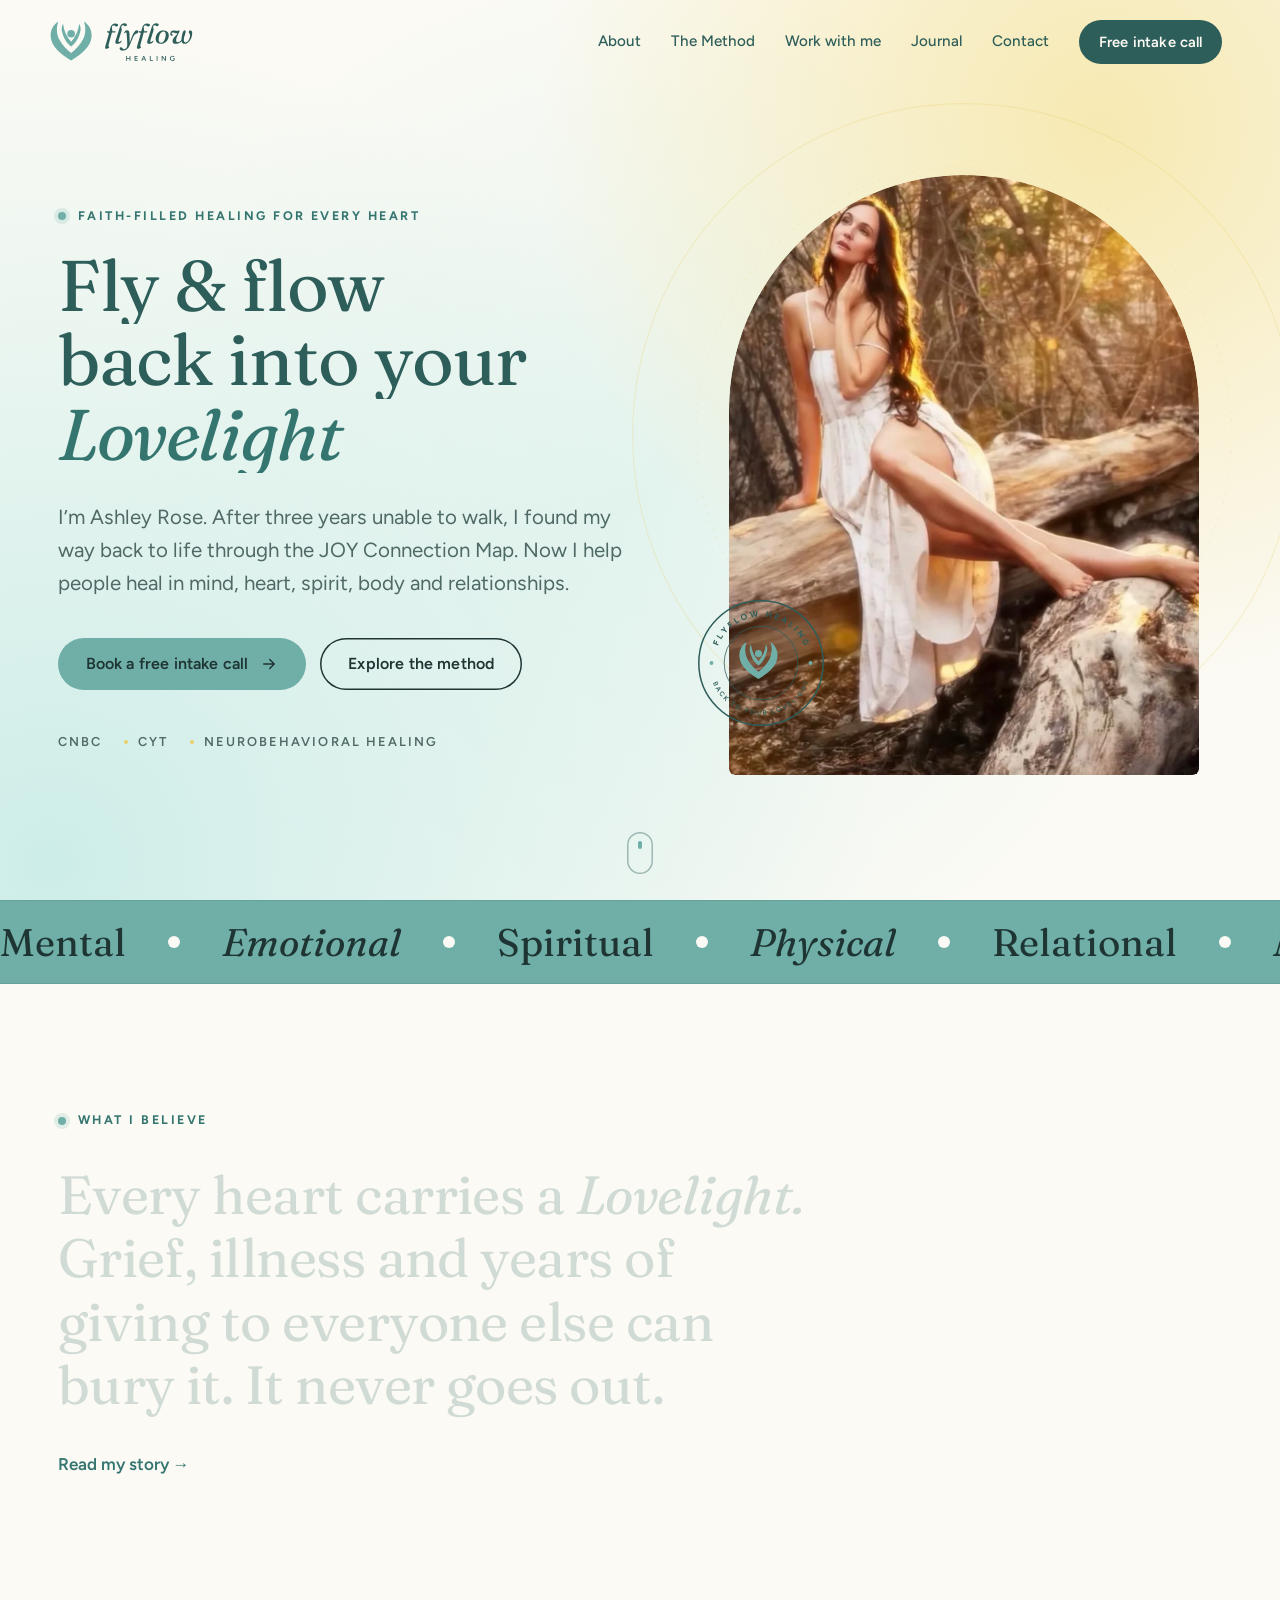
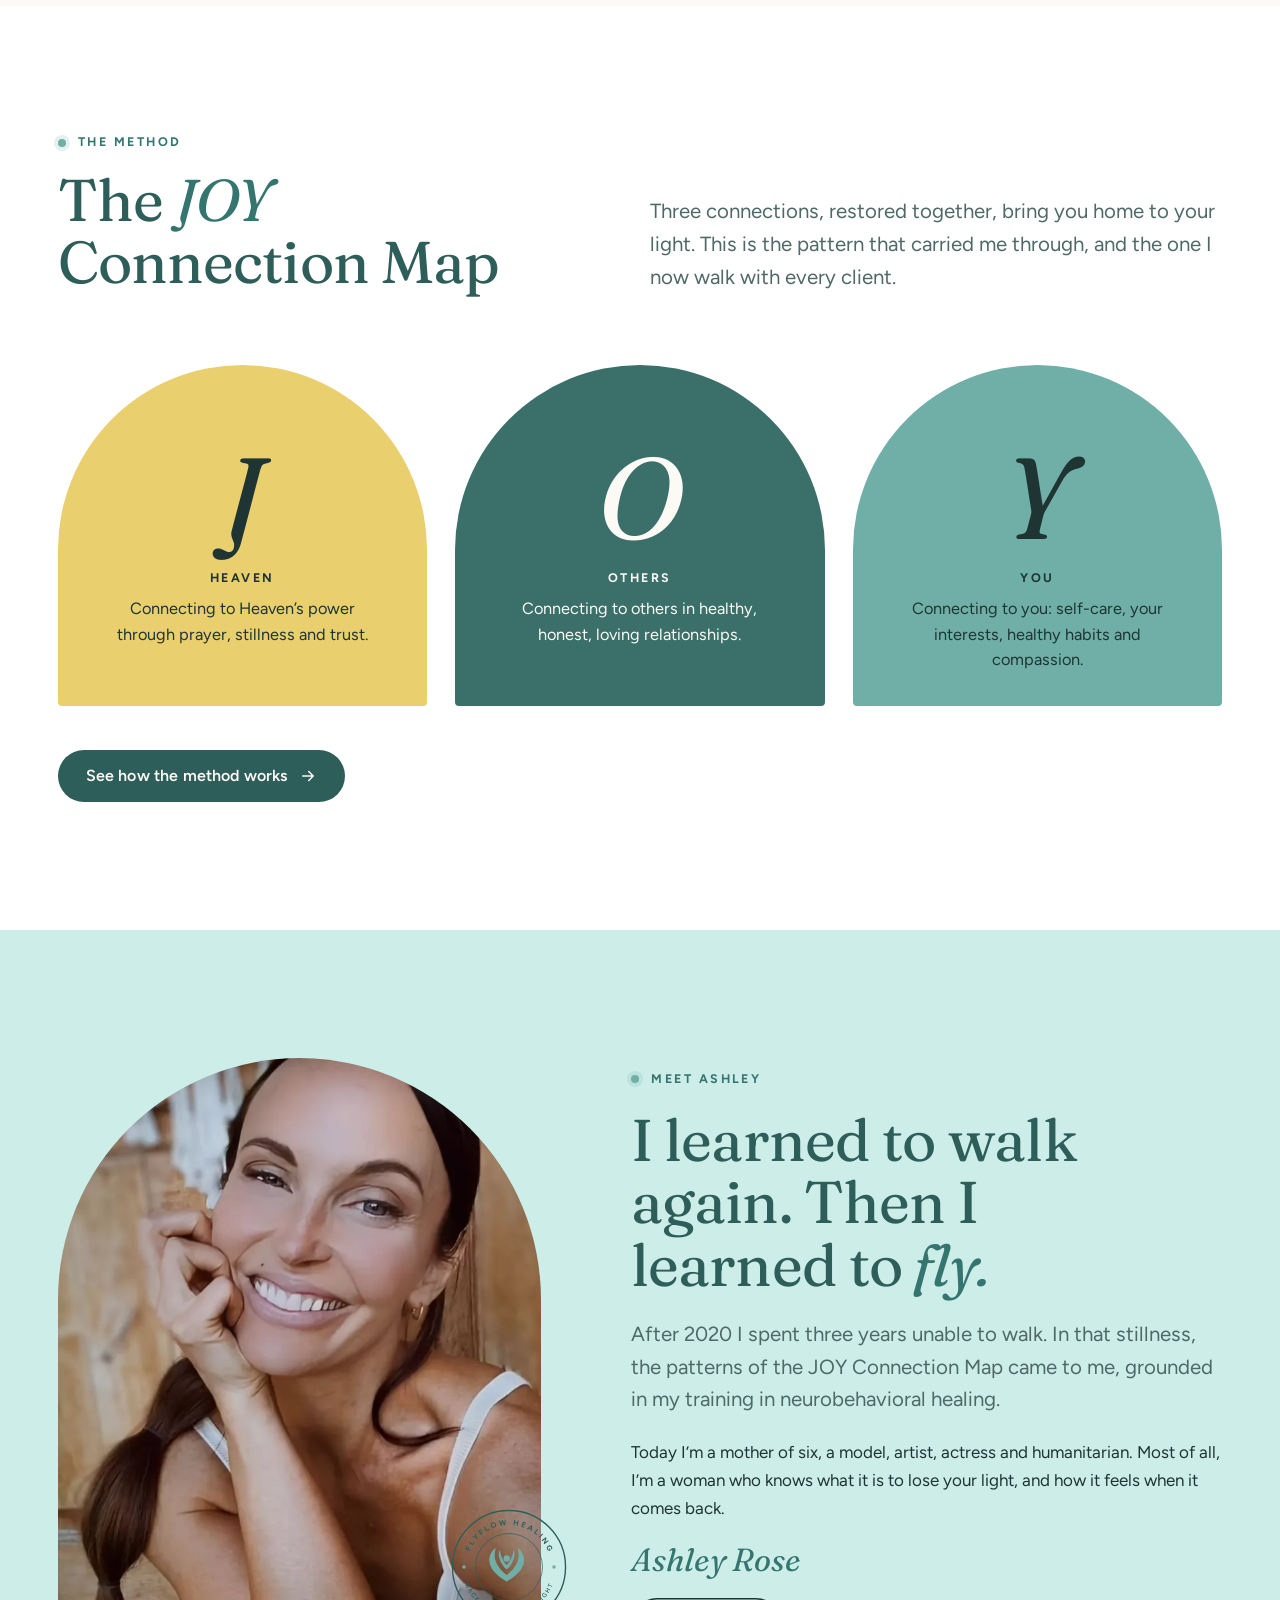
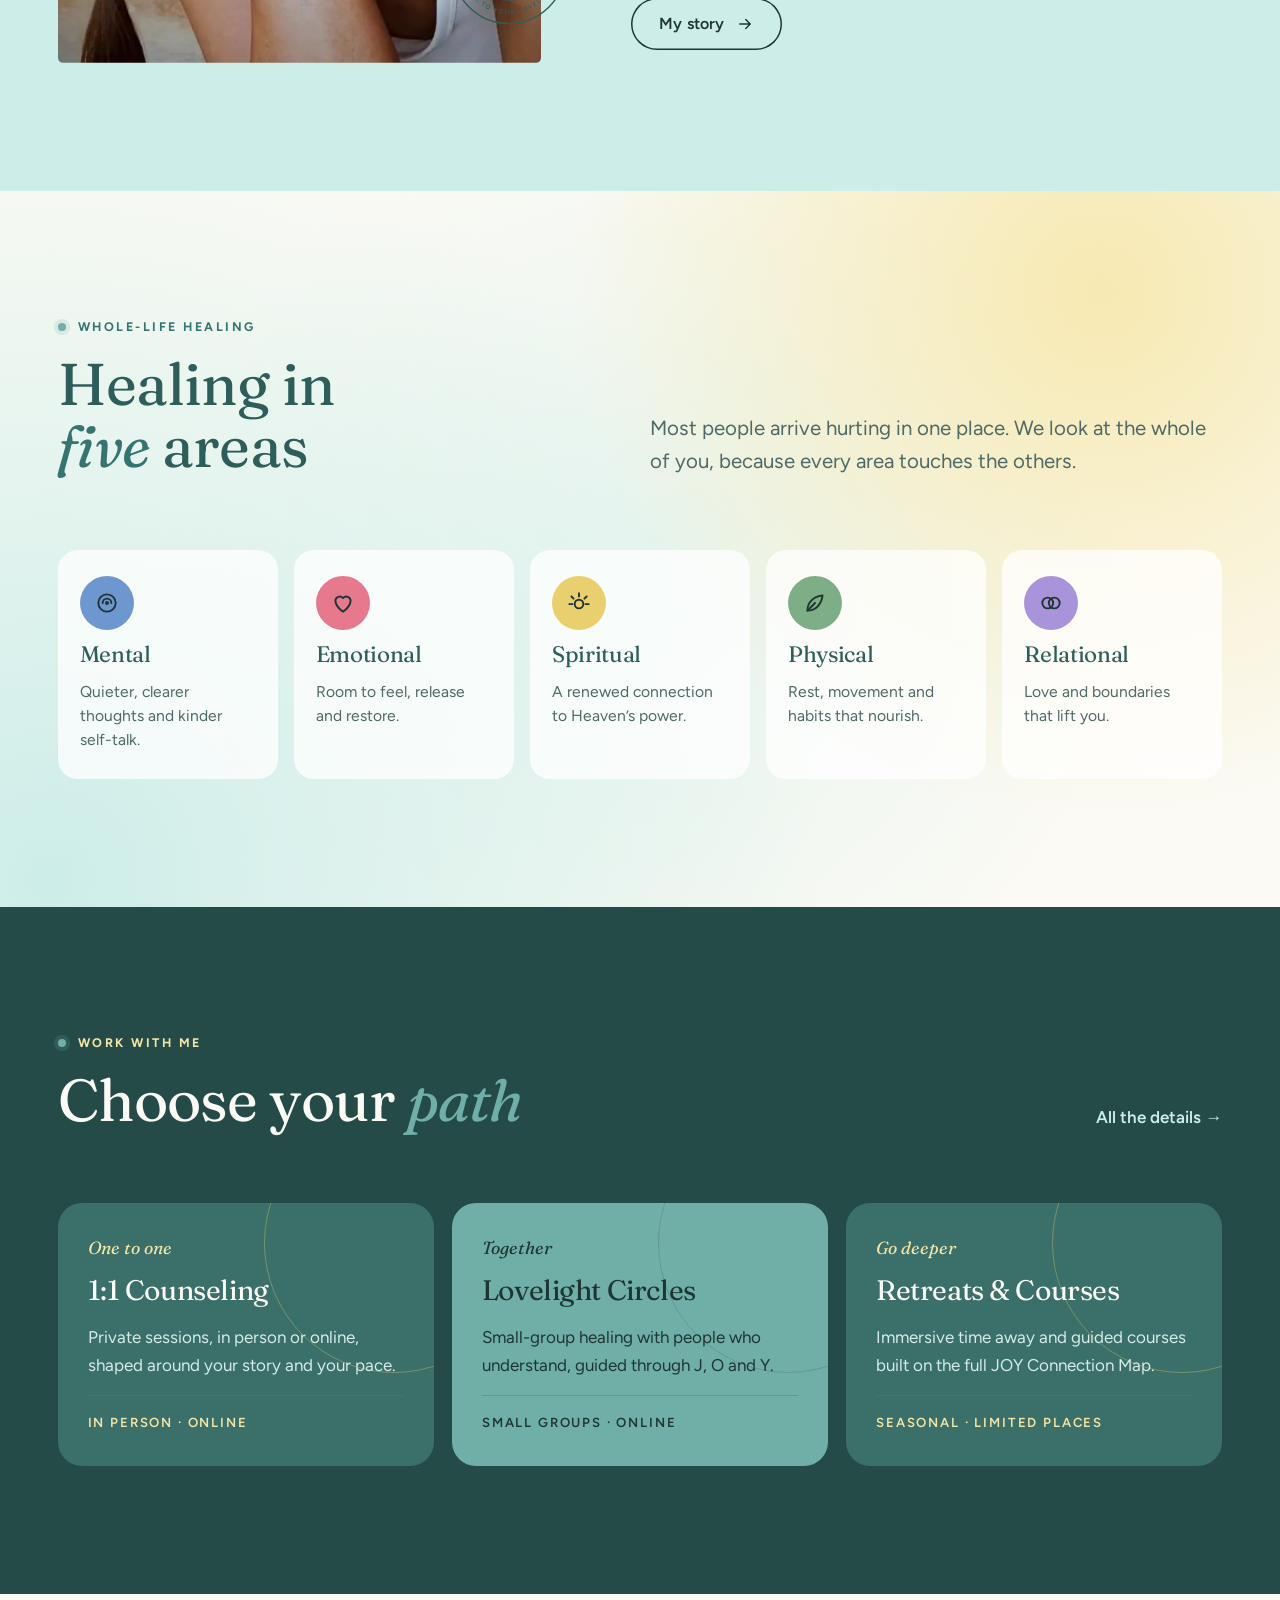
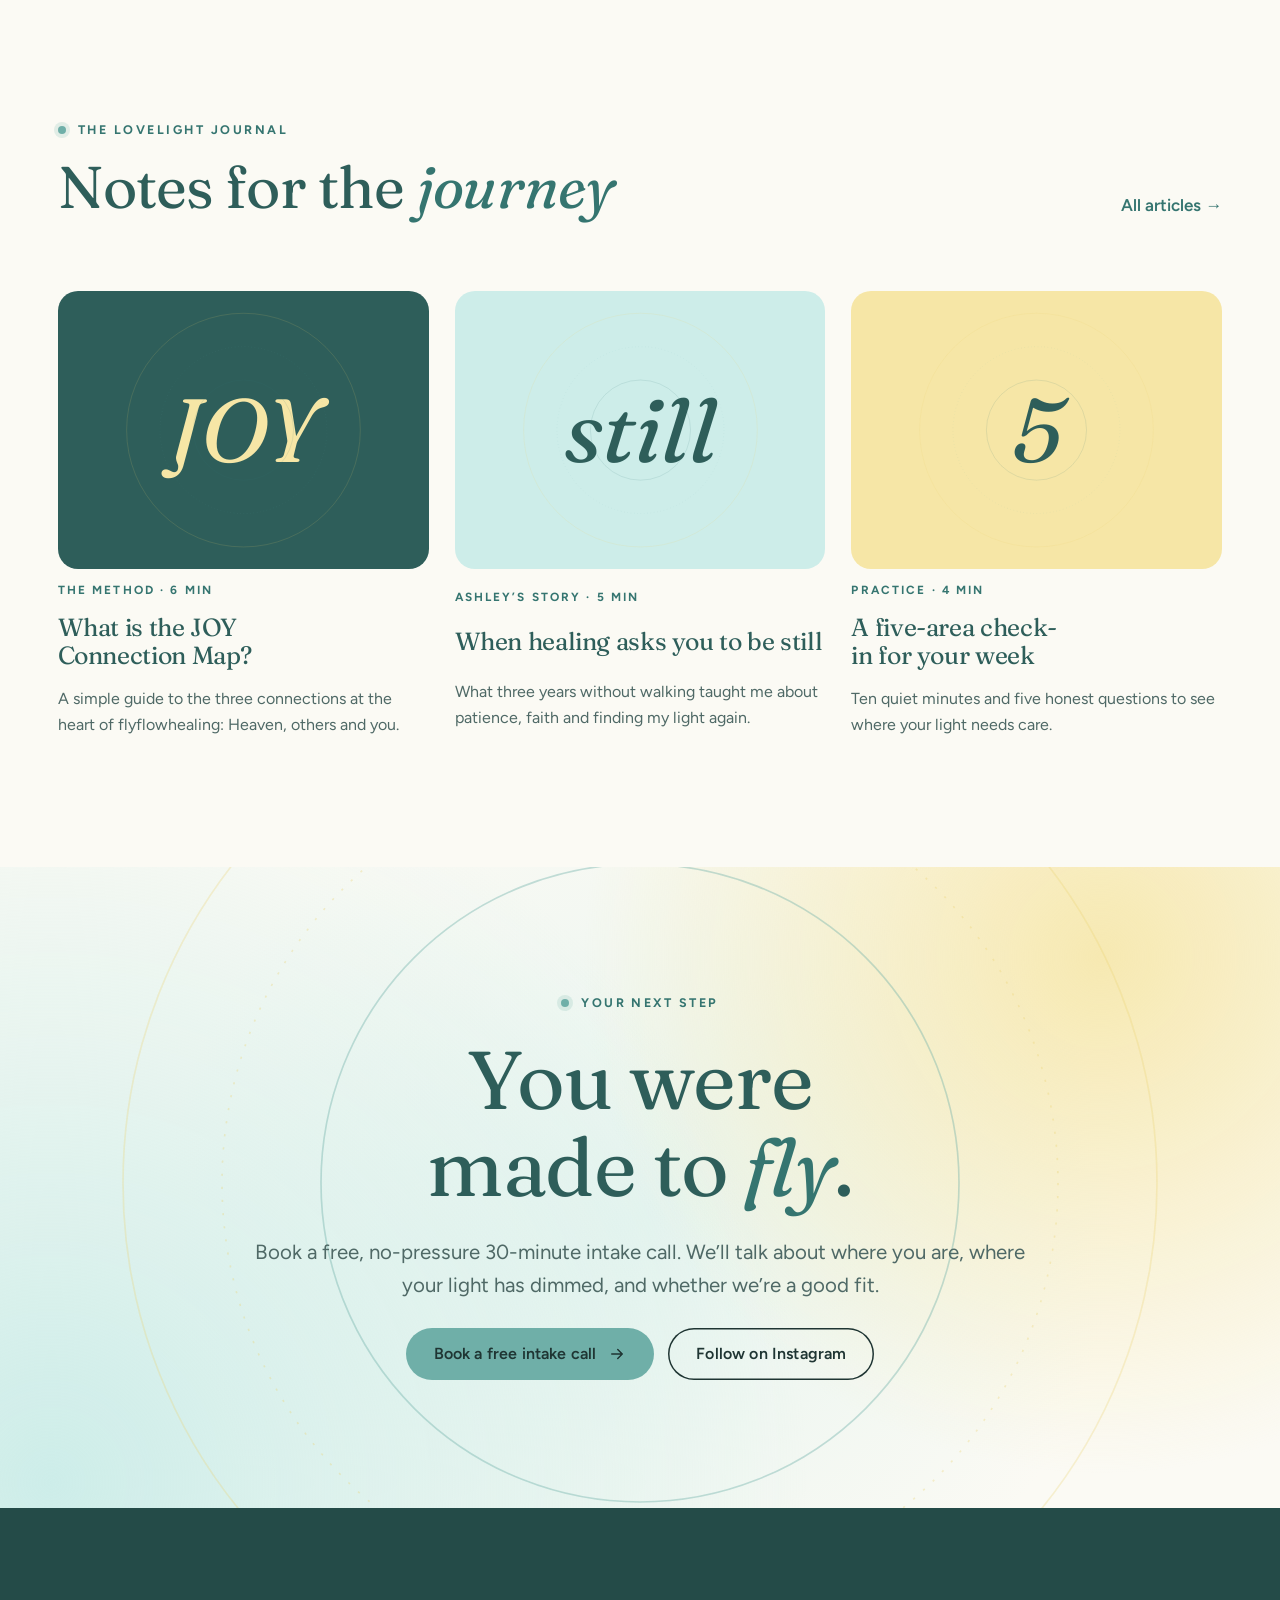
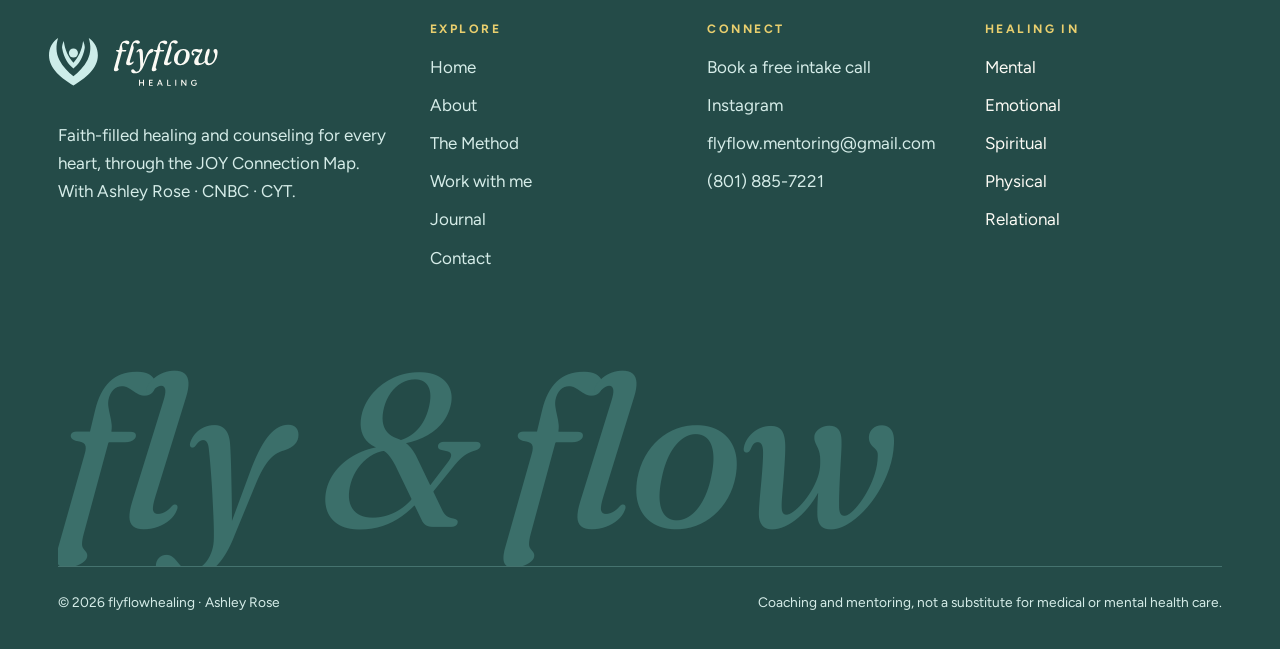
==== commit 09769a6a: "Redesign site in the Morning Lagoon palette for everyone - Light aqua, butter and pearl palette repl" ====
--- a/index.html
+++ b/index.html
@@ -3,16 +3,16 @@
 <head>
 <meta charset="utf-8">
 <meta name="viewport" content="width=device-width, initial-scale=1, viewport-fit=cover">
-<title>flyflowhealing | Faith-filled healing for women with Ashley Rose</title>
-<meta name="description" content="Fly and flow back into your Lovelight. Ashley Rose guides women to heal in mind, heart, spirit, body and relationships through the JOY Connection Map. Book a discovery call.">
-<link rel="canonical" href="https://www.flyflowhealing.com/">
-<meta name="theme-color" content="#2a1f4a">
+<title>flyflowhealing | Faith-filled healing for every heart with Ashley Rose</title>
+<meta name="description" content="Fly and flow back into your Lovelight. Ashley Rose guides people to heal in mind, heart, spirit, body and relationships through the JOY Connection Map. Book a free intake call.">
+<link rel="canonical" href="https://flyflowhealing.vercel.app/">
+<meta name="theme-color" content="#cdede9">
 <meta property="og:type" content="website">
 <meta property="og:site_name" content="flyflowhealing">
-<meta property="og:title" content="flyflowhealing | Faith-filled healing for women with Ashley Rose">
-<meta property="og:description" content="Fly and flow back into your Lovelight. Ashley Rose guides women to heal in mind, heart, spirit, body and relationships through the JOY Connection Map. Book a discovery call.">
-<meta property="og:url" content="https://www.flyflowhealing.com/">
-<meta property="og:image" content="https://www.flyflowhealing.com/assets/img/og-image.jpg">
+<meta property="og:title" content="flyflowhealing | Faith-filled healing for every heart with Ashley Rose">
+<meta property="og:description" content="Fly and flow back into your Lovelight. Ashley Rose guides people to heal in mind, heart, spirit, body and relationships through the JOY Connection Map. Book a free intake call.">
+<meta property="og:url" content="https://flyflowhealing.vercel.app/">
+<meta property="og:image" content="https://flyflowhealing.vercel.app/assets/img/og-image.jpg">
 <meta property="og:image:width" content="1200"><meta property="og:image:height" content="630">
 <meta name="twitter:card" content="summary_large_image">
 <link rel="icon" href="favicon.ico" sizes="any">
@@ -24,8 +24,8 @@
 <link rel="preload" as="image" href="assets/img/ashley-forest-720.webp" fetchpriority="high">
 <link rel="stylesheet" href="assets/css/site.css">
 <script>document.documentElement.classList.add('js')</script>
-<script type="application/ld+json">{"@context": "https://schema.org", "@graph": [{"@type": "ProfessionalService", "@id": "https://www.flyflowhealing.com/#business", "name": "flyflowhealing", "url": "https://www.flyflowhealing.com/", "image": "https://www.flyflowhealing.com/assets/img/og-image.jpg", "logo": "https://www.flyflowhealing.com/assets/img/icon-512.png", "description": "Faith-filled healing and mentoring for women in five areas of life: mental, emotional, spiritual, physical and relational, through the JOY Connection Map.", "email": "flyflow.mentoring@gmail.com", "telephone": "+1-801-885-7221", "areaServed": "US", "founder": {"@id": "https://www.flyflowhealing.com/#ashley"}, "sameAs": ["https://www.instagram.com/ashrose.flyflowhealing/"]}, {"@type": "Person", "@id": "https://www.flyflowhealing.com/#ashley", "name": "Ashley Rose", "jobTitle": "Founder & Healing Mentor", "worksFor": {"@id": "https://www.flyflowhealing.com/#business"}, "knowsAbout": ["Neurobehavioral Healing", "Faith-based mentoring", "Women’s wellbeing"], "image": "https://www.flyflowhealing.com/assets/img/ashley-smile-720.webp", "sameAs": ["https://www.instagram.com/ashrose.flyflowhealing/"]}, {"@type": "WebSite", "@id": "https://www.flyflowhealing.com/#site", "name": "flyflowhealing", "url": "https://www.flyflowhealing.com/", "publisher": {"@id": "https://www.flyflowhealing.com/#business"}}]}</script>
-</head><body>
+<script type="application/ld+json">{"@context": "https://schema.org", "@graph": [{"@type": "ProfessionalService", "@id": "https://flyflowhealing.vercel.app/#business", "name": "flyflowhealing", "url": "https://flyflowhealing.vercel.app/", "image": "https://flyflowhealing.vercel.app/assets/img/og-image.jpg", "logo": "https://flyflowhealing.vercel.app/assets/img/icon-512.png", "description": "Faith-filled healing and counseling for everyone in five areas of life: mental, emotional, spiritual, physical and relational, through the JOY Connection Map.", "email": "flyflow.mentoring@gmail.com", "telephone": "+1-801-885-7221", "areaServed": "US", "founder": {"@id": "https://flyflowhealing.vercel.app/#ashley"}, "sameAs": ["https://www.instagram.com/ashrose.flyflowhealing/"]}, {"@type": "Person", "@id": "https://flyflowhealing.vercel.app/#ashley", "name": "Ashley Rose", "jobTitle": "Founder & Neurobehavioral Healing Counselor", "worksFor": {"@id": "https://flyflowhealing.vercel.app/#business"}, "knowsAbout": ["Neurobehavioral Healing", "Faith-based mentoring", "Functional and relational healing", "Nutrition"], "image": "https://flyflowhealing.vercel.app/assets/img/ashley-smile-720.webp", "sameAs": ["https://www.instagram.com/ashrose.flyflowhealing/"]}, {"@type": "WebSite", "@id": "https://flyflowhealing.vercel.app/#site", "name": "flyflowhealing", "url": "https://flyflowhealing.vercel.app/", "publisher": {"@id": "https://flyflowhealing.vercel.app/#business"}}]}</script>
+</head><body class="light-top">
 <a class="skip" href="#main">Skip to content</a>
 <header class="site-header">
   <div class="bar">
@@ -33,31 +33,31 @@
       <img class="on-dark" src="assets/img/logo-on-dark.svg" alt="flyflowhealing" width="168" height="67">
       <img class="on-light" src="assets/img/logo-on-light.svg" alt="flyflowhealing" width="168" height="67">
     </a>
-    <nav class="nav" aria-label="Main"><a href="about.html">About</a><a href="method.html">The Method</a><a href="work-with-me.html">Work with me</a><a href="blog/index.html">Journal</a><a href="contact.html">Contact</a><a class="btn" href="https://calendly.com/flyflow-mentoring" target="_blank" rel="noopener" data-magnetic>Book a call</a></nav>
+    <nav class="nav" aria-label="Main"><a href="about.html">About</a><a href="method.html">The Method</a><a href="work-with-me.html">Work with me</a><a href="blog/index.html">Journal</a><a href="contact.html">Contact</a><a class="btn" href="https://calendly.com/flyflow-mentoring" target="_blank" rel="noopener" data-magnetic>Free intake call</a></nav>
     <button class="menu-btn" type="button" aria-label="Open menu" aria-expanded="false" aria-controls="mobile-menu"><span></span><span></span></button>
   </div>
 </header>
 <div class="mobile-menu" id="mobile-menu">
   <nav aria-label="Mobile"><a href="index.html" aria-current="page">Home</a><a href="about.html">About</a><a href="method.html">The Method</a><a href="work-with-me.html">Work with me</a><a href="blog/index.html">Journal</a><a href="contact.html">Contact</a></nav>
-  <div class="meta"><a class="btn btn--love" href="https://calendly.com/flyflow-mentoring" target="_blank" rel="noopener">Book a discovery call <svg class="arrow" viewBox="0 0 24 24" fill="none" stroke="currentColor" stroke-width="2" stroke-linecap="round" stroke-linejoin="round" aria-hidden="true"><path d="M5 12h14M13 6l6 6-6 6"/></svg></a><span style="margin-top:14px">flyflow.mentoring@gmail.com</span><span>(801) 885-7221</span></div>
+  <div class="meta"><a class="btn btn--love" href="https://calendly.com/flyflow-mentoring" target="_blank" rel="noopener">Book a free intake call <svg class="arrow" viewBox="0 0 24 24" fill="none" stroke="currentColor" stroke-width="2" stroke-linecap="round" stroke-linejoin="round" aria-hidden="true"><path d="M5 12h14M13 6l6 6-6 6"/></svg></a><span style="margin-top:14px">flyflow.mentoring@gmail.com</span><span>(801) 885-7221</span></div>
 </div>
 <main id="main">
 <section class="band dark hero" aria-labelledby="hero-title">
   <div class="wrap">
     <div>
-      <span class="eyebrow fade-up">Faith-filled healing for women</span>
+      <span class="eyebrow fade-up">Faith-filled healing for every heart</span>
       <h1 id="hero-title" style="margin-top:22px"><span class="line"><span>Fly &amp; flow</span></span><span class="line"><span>back into your</span></span><span class="line"><span><em>Lovelight</em></span></span></h1>
-      <p class="lead fade-up d1">I’m Ashley Rose. After three years unable to walk, I found my way back to life through the JOY Connection Map. Now I help women heal in mind, heart, spirit, body and relationships.</p>
+      <p class="lead fade-up d1">I’m Ashley Rose. After three years unable to walk, I found my way back to life through the JOY Connection Map. Now I help people heal in mind, heart, spirit, body and relationships.</p>
       <div class="actions fade-up d2">
-        <a class="btn btn--love" href="https://calendly.com/flyflow-mentoring" target="_blank" rel="noopener" data-magnetic>Book a discovery call <svg class="arrow" viewBox="0 0 24 24" fill="none" stroke="currentColor" stroke-width="2" stroke-linecap="round" stroke-linejoin="round" aria-hidden="true"><path d="M5 12h14M13 6l6 6-6 6"/></svg></a>
+        <a class="btn btn--love" href="https://calendly.com/flyflow-mentoring" target="_blank" rel="noopener" data-magnetic>Book a free intake call <svg class="arrow" viewBox="0 0 24 24" fill="none" stroke="currentColor" stroke-width="2" stroke-linecap="round" stroke-linejoin="round" aria-hidden="true"><path d="M5 12h14M13 6l6 6-6 6"/></svg></a>
         <a class="btn btn--ghost" href="method.html">Explore the method</a>
       </div>
       <div class="creds fade-up d3"><span>CNBC</span><span>CYT</span><span>Neurobehavioral Healing</span></div>
     </div>
     <div class="portal">
-      <div class="halos"><svg viewBox="0 0 1000 1000" aria-hidden="true" focusable="false"><circle cx="500" cy="500" r="470" fill="none" stroke="#e3b04b" stroke-opacity="0.28" stroke-width="1.5" stroke-dasharray="none"/><circle cx="500" cy="500" r="380" fill="none" stroke="#e3b04b" stroke-opacity="0.32" stroke-width="1.5" stroke-dasharray="2 10"/><circle cx="500" cy="500" r="290" fill="none" stroke="#ee8a6b" stroke-opacity="0.4" stroke-width="1.5" stroke-dasharray="none"/></svg><div class="orbit"></div></div>
+      <div class="halos"><svg viewBox="0 0 1000 1000" aria-hidden="true" focusable="false"><circle cx="500" cy="500" r="470" fill="none" stroke="#e9cf6e" stroke-opacity="0.28" stroke-width="1.5" stroke-dasharray="none"/><circle cx="500" cy="500" r="380" fill="none" stroke="#e9cf6e" stroke-opacity="0.32" stroke-width="1.5" stroke-dasharray="2 10"/><circle cx="500" cy="500" r="290" fill="none" stroke="#6fafa8" stroke-opacity="0.4" stroke-width="1.5" stroke-dasharray="none"/></svg><div class="orbit"></div></div>
       <div class="frame" data-cursor="Hello"><img src="assets/img/ashley-forest-720.webp" srcset="assets/img/ashley-forest-720.webp 720w, assets/img/ashley-forest-1200.webp 1200w" sizes="(max-width:1020px) 86vw, 470px" alt="Ashley Rose sitting on a fallen log in a sunlit forest, looking up toward the light" width="1200" height="1596" fetchpriority="high" data-parallax></div>
-      <img class="badge" src="assets/img/seal-dark.svg" alt="" width="132" height="132">
+      <img class="badge" src="assets/img/seal.svg" alt="" width="132" height="132">
     </div>
   </div>
   <span class="scroll-cue" aria-hidden="true"></span>
@@ -68,7 +68,7 @@
 <section class="band" aria-label="Our belief">
   <div class="wrap" style="display:grid;gap:34px">
     <span class="eyebrow">What I believe</span>
-    <p class="statement">Every woman carries a <em>Lovelight.</em> Grief, illness and years of giving to everyone else can bury it. It never goes out.</p>
+    <p class="statement">Every heart carries a <em>Lovelight.</em> Grief, illness and years of giving to everyone else can bury it. It never goes out.</p>
     <a class="link" href="about.html" style="justify-self:start;color:var(--ember)">Read my story →</a>
   </div>
 </section>
@@ -92,7 +92,7 @@
   <div class="wrap split">
     <div class="arch-wrap" data-reveal="clip">
       <div class="arch" data-cursor="Ashley"><img src="assets/img/ashley-smile-720.webp" srcset="assets/img/ashley-smile-720.webp 720w, assets/img/ashley-smile-1094.webp 1094w" sizes="(max-width:760px) 92vw, 45vw" alt="Ashley Rose smiling warmly, chin resting on her hand" width="1094" height="1482" loading="lazy" decoding="async" ></div>
-      <img class="seal" src="assets/img/seal-dark.svg" alt="" width="120" height="120" loading="lazy">
+      <img class="seal" src="assets/img/seal.svg" alt="" width="120" height="120" loading="lazy">
     </div>
     <div class="text">
       <span class="eyebrow">Meet Ashley</span>
@@ -109,7 +109,7 @@
   <div class="wrap">
     <div class="sec-head">
       <div><span class="eyebrow">Whole-life healing</span><h2 id="areas-title" data-reveal>Healing in <em>five</em> areas</h2></div>
-      <p class="lead" data-reveal data-delay="1">Most women arrive hurting in one place. We look at the whole of you, because every area touches the others.</p>
+      <p class="lead" data-reveal data-delay="1">Most people arrive hurting in one place. We look at the whole of you, because every area touches the others.</p>
     </div>
     <div class="areas"><article class="area" data-reveal data-delay="0"><span class="dot" style="background:var(--mental)"><svg viewBox="0 0 24 24" aria-hidden="true"><circle cx="12" cy="12" r="8"/><path d="M8 12a4 4 0 0 1 8 0"/><circle cx="12" cy="12" r="1"/></svg></span><h3>Mental</h3><p>Quieter, clearer thoughts and kinder self-talk.</p></article><article class="area" data-reveal data-delay="1"><span class="dot" style="background:var(--emotional)"><svg viewBox="0 0 24 24" aria-hidden="true"><path d="M12 20s-7-4.4-7-10a4 4 0 0 1 7-2.6A4 4 0 0 1 19 10c0 5.6-7 10-7 10z"/></svg></span><h3>Emotional</h3><p>Room to feel, release and restore.</p></article><article class="area" data-reveal data-delay="2"><span class="dot" style="background:var(--spiritual)"><svg viewBox="0 0 24 24" aria-hidden="true"><circle cx="12" cy="13" r="4"/><path d="M12 3v3M5 6l2 2M19 6l-2 2M3 13h3M18 13h3"/></svg></span><h3>Spiritual</h3><p>A renewed connection to Heaven’s power.</p></article><article class="area" data-reveal data-delay="3"><span class="dot" style="background:var(--physical)"><svg viewBox="0 0 24 24" aria-hidden="true"><path d="M5 19c0-8 6-13 14-14-1 8-6 14-14 14z"/><path d="M5 19l7-7"/></svg></span><h3>Physical</h3><p>Rest, movement and habits that nourish.</p></article><article class="area" data-reveal data-delay="4"><span class="dot" style="background:var(--relational)"><svg viewBox="0 0 24 24" aria-hidden="true"><circle cx="9" cy="12" r="5"/><circle cx="15" cy="12" r="5"/></svg></span><h3>Relational</h3><p>Love and boundaries that lift you.</p></article></div>
   </div>
@@ -119,11 +119,11 @@
   <div class="wrap">
     <div class="sec-head">
       <div><span class="eyebrow">Work with me</span><h2 id="paths-title" data-reveal>Choose your <em>path</em></h2></div>
-      <a class="link" href="work-with-me.html" style="color:var(--love)">All the details →</a>
+      <a class="link" href="work-with-me.html" style="color:var(--rose)">All the details →</a>
     </div>
     <div class="offers">
-      <article class="offer" data-reveal><span class="num">One to one</span><h3>1:1 Mentoring</h3><p>Private sessions, in person or online, shaped around your story and your pace.</p><span class="meta">In person · Online</span></article>
-      <article class="offer featured" data-reveal data-delay="1"><span class="num">Together</span><h3>Lovelight Circles</h3><p>Small-group healing with women who understand, guided through J, O and Y.</p><span class="meta">Small groups · Online</span></article>
+      <article class="offer" data-reveal><span class="num">One to one</span><h3>1:1 Counseling</h3><p>Private sessions, in person or online, shaped around your story and your pace.</p><span class="meta">In person · Online</span></article>
+      <article class="offer featured" data-reveal data-delay="1"><span class="num">Together</span><h3>Lovelight Circles</h3><p>Small-group healing with people who understand, guided through J, O and Y.</p><span class="meta">Small groups · Online</span></article>
       <article class="offer" data-reveal data-delay="2"><span class="num">Go deeper</span><h3>Retreats &amp; Courses</h3><p>Immersive time away and guided courses built on the full JOY Connection Map.</p><span class="meta">Seasonal · Limited places</span></article>
     </div>
   </div>
@@ -136,22 +136,22 @@
       <a class="link" href="blog/index.html" style="color:var(--ember)">All articles →</a>
     </div>
     <div class="posts"><a class="post-card" href="blog/what-is-the-joy-connection-map.html" data-reveal data-delay="0" data-cursor="Read">
-<div class="cover cv-1"><svg viewBox="0 0 1000 1000" aria-hidden="true" focusable="false"><circle cx="500" cy="500" r="420" fill="none" stroke="#e3b04b" stroke-opacity="0.35" stroke-width="1.5" stroke-dasharray="none"/><circle cx="500" cy="500" r="300" fill="none" stroke="#ee8a6b" stroke-opacity="0.3" stroke-width="1.5" stroke-dasharray="2 10"/><circle cx="500" cy="500" r="180" fill="none" stroke="#5b4a86" stroke-opacity="0.3" stroke-width="1.5" stroke-dasharray="none"/></svg><span class="glyph">JOY</span></div>
+<div class="cover cv-1"><svg viewBox="0 0 1000 1000" aria-hidden="true" focusable="false"><circle cx="500" cy="500" r="420" fill="none" stroke="#e9cf6e" stroke-opacity="0.35" stroke-width="1.5" stroke-dasharray="none"/><circle cx="500" cy="500" r="300" fill="none" stroke="#6fafa8" stroke-opacity="0.3" stroke-width="1.5" stroke-dasharray="2 10"/><circle cx="500" cy="500" r="180" fill="none" stroke="#357570" stroke-opacity="0.3" stroke-width="1.5" stroke-dasharray="none"/></svg><span class="glyph">JOY</span></div>
 <span class="kicker">The method · 6 min</span><h3>What is the JOY Connection Map?</h3><p>A simple guide to the three connections at the heart of flyflowhealing: Heaven, others and you.</p></a><a class="post-card" href="blog/when-healing-asks-you-to-be-still.html" data-reveal data-delay="1" data-cursor="Read">
-<div class="cover cv-2"><svg viewBox="0 0 1000 1000" aria-hidden="true" focusable="false"><circle cx="500" cy="500" r="420" fill="none" stroke="#e3b04b" stroke-opacity="0.35" stroke-width="1.5" stroke-dasharray="none"/><circle cx="500" cy="500" r="300" fill="none" stroke="#ee8a6b" stroke-opacity="0.3" stroke-width="1.5" stroke-dasharray="2 10"/><circle cx="500" cy="500" r="180" fill="none" stroke="#5b4a86" stroke-opacity="0.3" stroke-width="1.5" stroke-dasharray="none"/></svg><span class="glyph">still</span></div>
+<div class="cover cv-2"><svg viewBox="0 0 1000 1000" aria-hidden="true" focusable="false"><circle cx="500" cy="500" r="420" fill="none" stroke="#e9cf6e" stroke-opacity="0.35" stroke-width="1.5" stroke-dasharray="none"/><circle cx="500" cy="500" r="300" fill="none" stroke="#6fafa8" stroke-opacity="0.3" stroke-width="1.5" stroke-dasharray="2 10"/><circle cx="500" cy="500" r="180" fill="none" stroke="#357570" stroke-opacity="0.3" stroke-width="1.5" stroke-dasharray="none"/></svg><span class="glyph">still</span></div>
 <span class="kicker">Ashley’s story · 5 min</span><h3>When healing asks you to be still</h3><p>What three years without walking taught me about patience, faith and finding my light again.</p></a><a class="post-card" href="blog/five-area-check-in.html" data-reveal data-delay="2" data-cursor="Read">
-<div class="cover cv-3"><svg viewBox="0 0 1000 1000" aria-hidden="true" focusable="false"><circle cx="500" cy="500" r="420" fill="none" stroke="#e3b04b" stroke-opacity="0.35" stroke-width="1.5" stroke-dasharray="none"/><circle cx="500" cy="500" r="300" fill="none" stroke="#ee8a6b" stroke-opacity="0.3" stroke-width="1.5" stroke-dasharray="2 10"/><circle cx="500" cy="500" r="180" fill="none" stroke="#5b4a86" stroke-opacity="0.3" stroke-width="1.5" stroke-dasharray="none"/></svg><span class="glyph">5</span></div>
+<div class="cover cv-3"><svg viewBox="0 0 1000 1000" aria-hidden="true" focusable="false"><circle cx="500" cy="500" r="420" fill="none" stroke="#e9cf6e" stroke-opacity="0.35" stroke-width="1.5" stroke-dasharray="none"/><circle cx="500" cy="500" r="300" fill="none" stroke="#6fafa8" stroke-opacity="0.3" stroke-width="1.5" stroke-dasharray="2 10"/><circle cx="500" cy="500" r="180" fill="none" stroke="#357570" stroke-opacity="0.3" stroke-width="1.5" stroke-dasharray="none"/></svg><span class="glyph">5</span></div>
 <span class="kicker">Practice · 4 min</span><h3>A five-area check-in for your week</h3><p>Ten quiet minutes and five honest questions to see where your light needs care.</p></a></div>
   </div>
 </section>
 <section class="band dark cta" aria-labelledby="cta-title">
-  <div class="halo-bg"><svg viewBox="0 0 1000 1000" aria-hidden="true" focusable="false"><circle cx="500" cy="500" r="470" fill="none" stroke="#e3b04b" stroke-opacity="0.28" stroke-width="1.5" stroke-dasharray="none"/><circle cx="500" cy="500" r="380" fill="none" stroke="#e3b04b" stroke-opacity="0.32" stroke-width="1.5" stroke-dasharray="2 10"/><circle cx="500" cy="500" r="290" fill="none" stroke="#ee8a6b" stroke-opacity="0.4" stroke-width="1.5" stroke-dasharray="none"/></svg></div>
+  <div class="halo-bg"><svg viewBox="0 0 1000 1000" aria-hidden="true" focusable="false"><circle cx="500" cy="500" r="470" fill="none" stroke="#e9cf6e" stroke-opacity="0.28" stroke-width="1.5" stroke-dasharray="none"/><circle cx="500" cy="500" r="380" fill="none" stroke="#e9cf6e" stroke-opacity="0.32" stroke-width="1.5" stroke-dasharray="2 10"/><circle cx="500" cy="500" r="290" fill="none" stroke="#6fafa8" stroke-opacity="0.4" stroke-width="1.5" stroke-dasharray="none"/></svg></div>
   <div class="wrap">
     <span class="eyebrow">Your next step</span>
     <h2 id="cta-title" data-reveal>You were made to <em>fly</em>.</h2>
-    <p class="lead" data-reveal data-delay="1">Book a gentle, no-pressure discovery call. We’ll talk about where you are, where your light has dimmed, and whether we’re a good fit.</p>
+    <p class="lead" data-reveal data-delay="1">Book a free, no-pressure 30-minute intake call. We’ll talk about where you are, where your light has dimmed, and whether we’re a good fit.</p>
     <div class="actions" data-reveal data-delay="2" style="justify-content:center">
-      <a class="btn btn--love" href="https://calendly.com/flyflow-mentoring" target="_blank" rel="noopener" data-magnetic>Book a discovery call <svg class="arrow" viewBox="0 0 24 24" fill="none" stroke="currentColor" stroke-width="2" stroke-linecap="round" stroke-linejoin="round" aria-hidden="true"><path d="M5 12h14M13 6l6 6-6 6"/></svg></a>
+      <a class="btn btn--love" href="https://calendly.com/flyflow-mentoring" target="_blank" rel="noopener" data-magnetic>Book a free intake call <svg class="arrow" viewBox="0 0 24 24" fill="none" stroke="currentColor" stroke-width="2" stroke-linecap="round" stroke-linejoin="round" aria-hidden="true"><path d="M5 12h14M13 6l6 6-6 6"/></svg></a>
       <a class="btn btn--ghost" href="https://www.instagram.com/ashrose.flyflowhealing/" target="_blank" rel="noopener">Follow on Instagram</a>
     </div>
   </div>
@@ -161,11 +161,11 @@
     <div class="foot-top">
       <div class="foot-brand">
         <img src="assets/img/logo-on-dark.svg" alt="flyflowhealing" width="200" height="80" loading="lazy" style="width:200px;margin-left:-24px">
-        <p>Faith-filled healing and mentoring for women, through the JOY Connection Map. With Ashley Rose · CNBC · CYT.</p>
+        <p>Faith-filled healing and counseling for every heart, through the JOY Connection Map. With Ashley Rose · CNBC · CYT.</p>
       </div>
       <div><h4>Explore</h4><ul><li><a href="index.html">Home</a></li><li><a href="about.html">About</a></li><li><a href="method.html">The Method</a></li><li><a href="work-with-me.html">Work with me</a></li><li><a href="blog/index.html">Journal</a></li><li><a href="contact.html">Contact</a></li></ul></div>
       <div><h4>Connect</h4><ul>
-        <li><a href="https://calendly.com/flyflow-mentoring" target="_blank" rel="noopener">Book a discovery call</a></li>
+        <li><a href="https://calendly.com/flyflow-mentoring" target="_blank" rel="noopener">Book a free intake call</a></li>
         <li><a href="https://www.instagram.com/ashrose.flyflowhealing/" target="_blank" rel="noopener">Instagram</a></li>
         <li><a href="mailto:flyflow.mentoring@gmail.com">flyflow.mentoring@gmail.com</a></li>
         <li><a href="tel:+18018857221">(801) 885-7221</a></li></ul></div>
--- a/assets/css/site.css
+++ b/assets/css/site.css
@@ -11,11 +11,11 @@
 @font-face{font-family:"Figtree";src:url("../fonts/figtree-latin-700-normal.woff2") format("woff2");font-weight:700;font-display:swap}
 
 :root{
-  --night:#2a1f4a; --night-deep:#1d1533; --night-soft:#382a5c; --twilight:#5b4a86;
-  --love:#ee8a6b; --ember:#a84a33; --halo:#e3b04b;
-  --dawn:#fbf4ec; --rose:#f6d5c8; --paper:#ffffff;
-  --ink:#1b1528; --muted:#5f5670; --muted-on-dark:#c9bfd9; --line:#e4d8cc; --line-dark:#3d3063;
-  --mental:#6f97cf; --emotional:#e7798f; --spiritual:#e3b04b; --physical:#7dae86; --relational:#a994db;
+  --night:#2e5e5a; --night-deep:#244b48; --night-soft:#3b6f6a; --twilight:#3b6f6a;
+  --love:#6fafa8; --ember:#357570; --halo:#e9cf6e;
+  --dawn:#fbfaf4; --rose:#cdede9; --paper:#ffffff;
+  --ink:#1f3533; --muted:#4f6966; --muted-on-dark:#d5ece8; --line:#dce9e6; --line-dark:#45736f;
+  --mental:#6f97cf; --emotional:#e7798f; --spiritual:#e9cf6e; --butter:#f6e6a6; --physical:#7dae86; --relational:#a994db;
   --display:"Fraunces","Iowan Old Style",Georgia,serif;
   --sans:"Figtree","Segoe UI",Helvetica,Arial,sans-serif;
   --gutter:max(20px,4.5vw);
@@ -30,8 +30,7 @@
 img{max-width:100%;height:auto;display:block}
 a{color:inherit}
 ::selection{background:var(--love);color:var(--ink)}
-:focus-visible{outline:2px solid var(--twilight);outline-offset:3px;border-radius:4px}
-.dark :focus-visible,.site-footer :focus-visible{outline-color:var(--halo)}
+:focus-visible{outline:2px solid var(--twilight);outline-offset:3px;border-radius:4px}.site-footer :focus-visible{outline-color:var(--halo)}
 .skip{position:absolute;left:12px;top:-60px;z-index:200;background:var(--night);color:var(--dawn);padding:10px 16px;border-radius:999px;text-decoration:none;transition:top .2s}
 .skip:focus{top:12px}
 .sr-only{position:absolute;width:1px;height:1px;overflow:hidden;clip:rect(0 0 0 0);white-space:nowrap}
@@ -39,25 +38,20 @@
 /* ---------- layout ---------- */
 .band{padding-left:max(var(--gutter),env(safe-area-inset-left,0px));padding-right:max(var(--gutter),env(safe-area-inset-right,0px));padding-block:clamp(72px,10vw,140px);position:relative}
 .wrap{max-width:var(--wrap);margin-inline:auto;position:relative}
-.dark{background:var(--night);color:var(--dawn)}
 .deep{background:var(--night-deep);color:var(--dawn)}
 .rose{background:var(--rose)}
 .paper{background:var(--paper)}
 
 /* ---------- type ---------- */
-h1,h2,h3,h4{font-family:var(--display);font-weight:400;line-height:1.06;letter-spacing:-.015em;margin:0;text-wrap:balance;color:var(--night)}
-.dark h1,.dark h2,.dark h3,.deep h1,.deep h2,.deep h3{color:var(--dawn)}
+h1,h2,h3,h4{font-family:var(--display);font-weight:400;line-height:1.06;letter-spacing:-.015em;margin:0;text-wrap:balance;color:var(--night)}.deep h1,.deep h2,.deep h3{color:var(--dawn)}
 h1{font-size:clamp(2.9rem,7.2vw,6.4rem)}
 h2{font-size:clamp(2.2rem,4.6vw,4rem)}
 h3{font-size:clamp(1.45rem,2.2vw,1.9rem);line-height:1.15}
-h1 em,h2 em,h3 em,.em{font-style:italic;color:var(--ember)}
-.dark h1 em,.dark h2 em,.dark h3 em,.deep h1 em,.deep h2 em,.dark .em{color:var(--love)}
+h1 em,h2 em,h3 em,.em{font-style:italic;color:var(--ember)}.deep h1 em,.deep h2 em{color:var(--love)}
 p{margin:0}
-.lead{font-size:clamp(1.12rem,1.6vw,1.32rem);line-height:1.6;color:var(--muted);max-width:60ch}
-.dark .lead,.deep .lead{color:var(--muted-on-dark)}
+.lead{font-size:clamp(1.12rem,1.6vw,1.32rem);line-height:1.6;color:var(--muted);max-width:60ch}.deep .lead{color:var(--muted-on-dark)}
 .eyebrow{display:inline-flex;align-items:center;gap:12px;font:700 .78rem/1.3 var(--sans);letter-spacing:.2em;text-transform:uppercase;color:var(--ember)}
-.eyebrow::before{content:"";width:8px;height:8px;border-radius:50%;background:var(--love);box-shadow:0 0 0 4px rgba(238,138,107,.18)}
-.dark .eyebrow,.deep .eyebrow{color:var(--halo)}
+.eyebrow::before{content:"";width:8px;height:8px;border-radius:50%;background:var(--love);box-shadow:0 0 0 4px rgba(111,175,168,.18)}.deep .eyebrow{color:var(--halo)}
 .prose{max-width:68ch;font-size:1.125rem;line-height:1.75}
 .prose > * + *{margin-top:1.15em}
 .prose h2{font-size:clamp(1.7rem,3vw,2.3rem);margin-top:1.8em}
@@ -71,7 +65,7 @@
 .btn{--bg:var(--night);--fg:var(--dawn);position:relative;display:inline-flex;align-items:center;gap:12px;min-height:52px;padding:0 28px;border-radius:999px;background:var(--bg);color:var(--fg);font:600 1rem/1 var(--sans);letter-spacing:.01em;text-decoration:none;border:0;cursor:pointer;overflow:hidden;isolation:isolate;transition:transform .5s var(--ease),box-shadow .5s var(--ease)}
 .btn::before{content:"";position:absolute;inset:0;z-index:-1;background:var(--love);border-radius:inherit;transform:translateY(101%);transition:transform .55s var(--ease)}
 .btn:hover::before{transform:translateY(0)}
-.btn:hover{color:var(--ink);box-shadow:0 18px 40px -16px rgba(238,138,107,.65)}
+.btn:hover{color:var(--ink);box-shadow:0 18px 40px -16px rgba(111,175,168,.65)}
 .btn .arrow{width:18px;height:18px;transition:transform .5s var(--ease)}
 .btn:hover .arrow{transform:translateX(4px) rotate(-45deg)}
 .btn--love{--bg:var(--love);--fg:var(--ink)}
@@ -95,7 +89,7 @@
 .nav a:not(.btn):hover::after,.nav a[aria-current="page"]::after{transform:translateX(-50%) scale(1)}
 .nav .btn{min-height:44px;padding:0 20px;font-size:.92rem;--bg:var(--love);--fg:var(--ink)}
 .nav .btn::before{background:var(--dawn)}
-.site-header.scrolled{background:rgba(251,244,236,.86);backdrop-filter:blur(14px) saturate(1.3);-webkit-backdrop-filter:blur(14px) saturate(1.3);box-shadow:0 1px 0 var(--line)}
+.site-header.scrolled{background:rgba(251,250,244,.86);backdrop-filter:blur(14px) saturate(1.3);-webkit-backdrop-filter:blur(14px) saturate(1.3);box-shadow:0 1px 0 var(--line)}
 .site-header.scrolled .bar{height:68px}
 .site-header.scrolled .nav a:not(.btn){color:var(--night)}
 .site-header.scrolled .nav .btn{--bg:var(--night);--fg:var(--dawn)}
@@ -143,16 +137,16 @@
 @keyframes fadeUp{from{opacity:0;transform:translateY(26px)}to{opacity:1;transform:none}}
 
 .portal{position:relative;isolation:isolate;justify-self:center;width:min(100%,470px);aspect-ratio:470/600}
-.portal .frame{position:absolute;inset:0;border-radius:999px 999px 26px 26px;overflow:hidden;box-shadow:0 40px 90px -30px rgba(238,138,107,.45);animation:portalIn 1.6s var(--ease) .2s both;transform-origin:50% 100%}
+.portal .frame{position:absolute;inset:0;border-radius:999px 999px 26px 26px;overflow:hidden;box-shadow:0 40px 90px -30px rgba(111,175,168,.45);animation:portalIn 1.6s var(--ease) .2s both;transform-origin:50% 100%}
 .portal .frame img{width:100%;height:112%;object-fit:cover;object-position:50% 20%;will-change:transform}
 @keyframes portalIn{from{clip-path:inset(100% 0 0 0 round 999px 999px 26px 26px)}to{clip-path:inset(0 0 0 0 round 999px 999px 26px 26px)}}
 .halos{position:absolute;left:50%;top:44%;width:150%;aspect-ratio:1;transform:translate(-50%,-50%);pointer-events:none;z-index:-1}
 .halos svg{width:100%;height:100%;animation:spin 90s linear infinite}
 .halos .orbit{position:absolute;inset:16%;animation:spin 18s linear infinite}
-.halos .orbit::before{content:"";position:absolute;left:50%;top:-6px;width:12px;height:12px;border-radius:50%;background:var(--halo);box-shadow:0 0 22px 6px rgba(227,176,75,.55)}
+.halos .orbit::before{content:"";position:absolute;left:50%;top:-6px;width:12px;height:12px;border-radius:50%;background:var(--halo);box-shadow:0 0 22px 6px rgba(233,207,110,.55)}
 @keyframes spin{to{transform:rotate(360deg)}}
 .portal .badge{position:absolute;left:-34px;bottom:46px;width:132px;height:132px;animation:spin 40s linear infinite}
-.scroll-cue{position:absolute;left:50%;bottom:26px;transform:translateX(-50%);width:26px;height:42px;border-radius:14px;box-shadow:inset 0 0 0 1.5px rgba(251,244,236,.45)}
+.scroll-cue{position:absolute;left:50%;bottom:26px;transform:translateX(-50%);width:26px;height:42px;border-radius:14px;box-shadow:inset 0 0 0 1.5px rgba(251,250,244,.45)}
 .scroll-cue::after{content:"";position:absolute;left:50%;top:9px;width:4px;height:8px;margin-left:-2px;border-radius:2px;background:var(--love);animation:cue 2s var(--ease) infinite}
 @keyframes cue{0%{opacity:0;transform:translateY(0)}30%{opacity:1}100%{opacity:0;transform:translateY(14px)}}
 
@@ -164,7 +158,7 @@
 .page-hero .ring svg{width:100%;height:100%;animation:spin 120s linear infinite}
 
 /* ---------- marquee ---------- */
-.marquee{overflow:hidden;background:var(--love);color:var(--ink);padding-block:22px;border-block:1px solid rgba(27,21,40,.12)}
+.marquee{overflow:hidden;background:var(--love);color:var(--ink);padding-block:22px;border-block:1px solid rgba(31,53,51,.12)}
 .marquee .track{display:flex;gap:42px;width:max-content;animation:marquee 34s linear infinite}
 .marquee:hover .track{animation-play-state:paused}
 .marquee span{display:inline-flex;align-items:center;gap:42px;font:400 clamp(1.6rem,3vw,2.4rem)/1 var(--display);white-space:nowrap}
@@ -175,7 +169,7 @@
 /* ---------- statement (scroll-lit words) ---------- */
 .statement{font:400 clamp(1.9rem,4.2vw,3.6rem)/1.18 var(--display);letter-spacing:-.01em;color:var(--night);max-width:22ch}
 .statement .w{transition:color .4s}
-.js .statement .w{color:rgba(42,31,74,.2)}
+.js .statement .w{color:rgba(46,94,90,.2)}
 .js .statement .w.lit{color:var(--night)}
 .js .statement .w.lit.em{color:var(--ember)}
 
@@ -187,7 +181,7 @@
 /* ---------- JOY ---------- */
 .joy{display:grid;grid-template-columns:repeat(3,minmax(0,1fr));gap:clamp(16px,2.4vw,28px)}
 .joy-card{position:relative;border-radius:999px 999px 22px 22px;padding:clamp(56px,7vw,86px) clamp(22px,2.6vw,34px) 34px;text-align:center;display:grid;gap:12px;align-content:start;transition:transform .7s var(--ease),box-shadow .7s var(--ease);min-height:100%}
-.joy-card:hover{transform:translateY(-12px);box-shadow:0 34px 60px -30px rgba(27,21,40,.55)}
+.joy-card:hover{transform:translateY(-12px);box-shadow:0 34px 60px -30px rgba(31,53,51,.55)}
 .joy-card .letter{font:italic 400 clamp(5rem,9vw,8.2rem)/.8 var(--display);display:block;padding-bottom:.14em;transition:transform .8s var(--ease)}
 .joy-card:hover .letter{transform:rotate(-8deg) scale(1.06)}
 .joy-card .tag{font:700 .78rem/1 var(--sans);letter-spacing:.2em;text-transform:uppercase}
@@ -206,7 +200,6 @@
 .area .dot svg{width:26px;height:26px;stroke:var(--ink);fill:none;stroke-width:1.75;stroke-linecap:round;stroke-linejoin:round}
 .area h3{font-size:1.4rem}
 .area p{font-size:.98rem;color:var(--muted);line-height:1.55}
-.dark .area{background:var(--night-soft)}.dark .area p{color:var(--muted-on-dark)}
 
 /* ---------- split (photo + text) ---------- */
 .split{display:grid;grid-template-columns:minmax(0,.9fr) minmax(0,1.1fr);gap:clamp(36px,7vw,110px);align-items:center}
@@ -219,12 +212,11 @@
 .arch-wrap{position:relative}
 .arch-wrap .seal{position:absolute;right:-28px;bottom:36px;width:120px;height:120px;animation:spin 40s linear infinite}
 .sig{font:italic 400 2rem/1 var(--display);color:var(--ember)}
-.dark .sig{color:var(--love)}
 
 /* ---------- offers ---------- */
 .offers{display:grid;grid-template-columns:repeat(3,minmax(0,1fr));gap:18px}
 .offer{position:relative;border-radius:24px;padding:34px 30px;display:flex;flex-direction:column;gap:16px;background:var(--night-soft);color:var(--dawn);overflow:hidden;isolation:isolate;transition:transform .6s var(--ease)}
-.offer::after{content:"";position:absolute;width:260px;height:260px;right:-90px;top:-90px;border-radius:50%;border:1.5px solid rgba(227,176,75,.35);z-index:-1;transition:transform .9s var(--ease)}
+.offer::after{content:"";position:absolute;width:260px;height:260px;right:-90px;top:-90px;border-radius:50%;border:1.5px solid rgba(233,207,110,.35);z-index:-1;transition:transform .9s var(--ease)}
 .offer:hover{transform:translateY(-8px)}
 .offer:hover::after{transform:scale(1.5)}
 .offer h3{color:var(--dawn)}
@@ -232,8 +224,8 @@
 .offer .meta{margin-top:auto;padding-top:18px;border-top:1px solid var(--line-dark);font:600 .82rem/1.4 var(--sans);letter-spacing:.14em;text-transform:uppercase;color:var(--halo)}
 .offer.featured{background:var(--love);color:var(--ink)}
 .offer.featured h3{color:var(--ink)}.offer.featured p{color:var(--ink)}
-.offer.featured .meta{color:var(--ink);border-color:rgba(27,21,40,.2)}
-.offer.featured::after{border-color:rgba(42,31,74,.25)}
+.offer.featured .meta{color:var(--ink);border-color:rgba(31,53,51,.2)}
+.offer.featured::after{border-color:rgba(46,94,90,.25)}
 .offer .num{font:italic 400 1.1rem var(--display);color:var(--halo)}
 .offer.featured .num{color:var(--night)}
 
@@ -282,7 +274,7 @@
 .contact-grid{display:grid;grid-template-columns:minmax(0,1fr) minmax(0,1fr);gap:clamp(30px,6vw,80px);align-items:start}
 .c-list{display:grid;gap:14px}
 .c-item{display:grid;grid-template-columns:auto 1fr auto;gap:16px;align-items:center;background:var(--paper);border-radius:18px;padding:18px 20px;text-decoration:none;color:inherit;transition:transform .5s var(--ease),box-shadow .5s var(--ease)}
-.c-item:hover{transform:translateX(6px);box-shadow:0 18px 40px -26px rgba(42,31,74,.6)}
+.c-item:hover{transform:translateX(6px);box-shadow:0 18px 40px -26px rgba(46,94,90,.6)}
 .c-item .ic{width:46px;height:46px;border-radius:50%;background:var(--night);display:grid;place-items:center}
 .c-item .ic svg{width:20px;height:20px;stroke:var(--love);fill:none;stroke-width:1.8;stroke-linecap:round;stroke-linejoin:round}
 .c-item small{display:block;font:700 .72rem var(--sans);letter-spacing:.16em;text-transform:uppercase;color:var(--muted)}
@@ -292,9 +284,9 @@
 form.note{background:var(--paper);border-radius:24px;padding:clamp(24px,3vw,36px);display:grid;gap:18px}
 .field{display:grid;gap:8px}
 .field label{font:600 .9rem var(--sans)}
-.field input,.field textarea,.field select{width:100%;font:400 1rem var(--sans);color:var(--ink);background:var(--dawn);border:1.5px solid #8a7c99;border-radius:12px;padding:14px 16px;transition:border-color .3s,box-shadow .3s}
+.field input,.field textarea,.field select{width:100%;font:400 1rem var(--sans);color:var(--ink);background:var(--dawn);border:1.5px solid #6f8f8b;border-radius:12px;padding:14px 16px;transition:border-color .3s,box-shadow .3s}
 .field textarea{min-height:140px;resize:vertical}
-.field input:focus,.field textarea:focus,.field select:focus{outline:0;border-color:var(--twilight);box-shadow:0 0 0 4px rgba(91,74,134,.18)}
+.field input:focus,.field textarea:focus,.field select:focus{outline:0;border-color:var(--twilight);box-shadow:0 0 0 4px rgba(59,111,106,.18)}
 .form-msg{font-size:.95rem;color:var(--muted)}
 
 /* ---------- FAQ ---------- */
@@ -331,7 +323,7 @@
 .cursor-dot{width:8px;height:8px;margin:-4px 0 0 -4px;background:var(--love)}
 .cursor{width:40px;height:40px;margin:-20px 0 0 -20px;border:1.5px solid var(--halo);display:grid;place-items:center;transition:width .45s var(--ease),height .45s var(--ease),margin .45s var(--ease),background .45s,border-color .45s,opacity .3s}
 .cursor .label{font:700 .62rem/1 var(--sans);letter-spacing:.16em;text-transform:uppercase;color:var(--ink);opacity:0;transition:opacity .3s}
-.cursor.hover{width:70px;height:70px;margin:-35px 0 0 -35px;background:rgba(238,138,107,.18);border-color:var(--love)}
+.cursor.hover{width:70px;height:70px;margin:-35px 0 0 -35px;background:rgba(111,175,168,.18);border-color:var(--love)}
 .cursor.view{width:96px;height:96px;margin:-48px 0 0 -48px;background:var(--love);border-color:var(--love)}
 .cursor.view .label{opacity:1}
 .cursor.down{width:30px;height:30px;margin:-15px 0 0 -15px}
@@ -380,3 +372,26 @@
 .step.nostep::before{content:none}
 .posts.two{grid-template-columns:repeat(2,minmax(0,1fr))}
 @media (max-width:760px){.posts.two{grid-template-columns:1fr}}
+
+/* ===== Morning Lagoon: light, ethereal bands ===== */
+.dark{background:var(--dawn);background-image:radial-gradient(circle at 86% 14%,rgba(246,230,166,.85) 0,rgba(246,230,166,0) 42%),radial-gradient(circle at 4% 96%,rgba(205,237,233,1) 0,rgba(205,237,233,0) 55%),radial-gradient(circle at 50% 55%,rgba(205,237,233,.45) 0,rgba(205,237,233,0) 65%);color:var(--ink)}
+.dark .area{background:rgba(255,255,255,.75)}
+.creds{color:var(--muted)}
+.scroll-cue{box-shadow:inset 0 0 0 1.5px rgba(46,94,90,.4)}
+.article-meta{color:var(--muted)}
+.btn--love::before{background:var(--night)}
+.btn--love:hover{color:var(--dawn)}
+.nav .btn{--bg:var(--night);--fg:var(--dawn)}
+.nav .btn::before{background:var(--love)}
+.c-item .ic svg{stroke:var(--rose)}
+.cv-1{background:var(--night);color:var(--butter)}
+.cv-2{background:var(--rose);color:var(--night)}
+.cv-3{background:var(--butter);color:var(--night)}
+.joy-y{background:var(--love);color:var(--ink)}
+.deep .eyebrow{color:var(--butter)}
+.offer .meta,.offer .num{color:var(--butter)}
+.offer.featured .meta,.offer.featured .num{color:var(--ink)}
+.portal .frame{box-shadow:0 40px 90px -30px rgba(111,175,168,.55)}
+.marquee span::after{background:var(--dawn)}
+.veil{visibility:hidden}
+.leaving .veil{visibility:visible}
